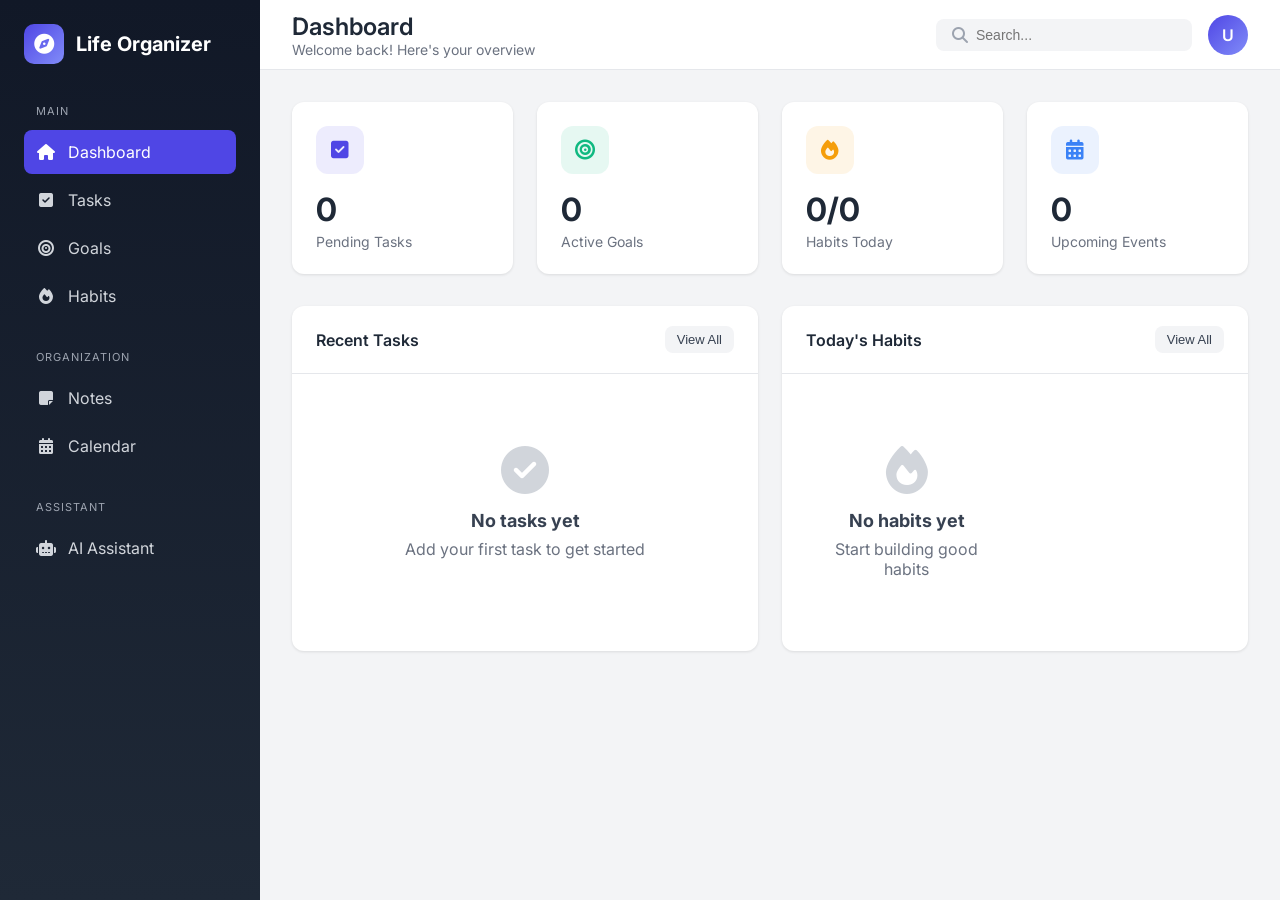
==== templates/index.html @ 3518c792 "Add Life Organizer Dashboard and Assistant A comprehensive Flask-based life organization application" ====
<!DOCTYPE html>
<html lang="en">
<head>
    <meta charset="UTF-8">
    <meta name="viewport" content="width=device-width, initial-scale=1.0">
    <title>Life Organizer Dashboard</title>
    <link href="https://fonts.googleapis.com/css2?family=Inter:wght@300;400;500;600;700&display=swap" rel="stylesheet">
    <link rel="stylesheet" href="https://cdnjs.cloudflare.com/ajax/libs/font-awesome/6.4.0/css/all.min.css">
    <style>
        * {
            margin: 0;
            padding: 0;
            box-sizing: border-box;
        }

        :root {
            --primary: #4F46E5;
            --primary-light: #818CF8;
            --primary-dark: #3730A3;
            --success: #10B981;
            --warning: #F59E0B;
            --danger: #EF4444;
            --info: #3B82F6;
            --gray-50: #F9FAFB;
            --gray-100: #F3F4F6;
            --gray-200: #E5E7EB;
            --gray-300: #D1D5DB;
            --gray-400: #9CA3AF;
            --gray-500: #6B7280;
            --gray-600: #4B5563;
            --gray-700: #374151;
            --gray-800: #1F2937;
            --gray-900: #111827;
            --sidebar-width: 260px;
            --header-height: 70px;
        }

        body {
            font-family: 'Inter', -apple-system, BlinkMacSystemFont, sans-serif;
            background: var(--gray-100);
            color: var(--gray-800);
            min-height: 100vh;
        }

        /* Sidebar */
        .sidebar {
            position: fixed;
            left: 0;
            top: 0;
            bottom: 0;
            width: var(--sidebar-width);
            background: linear-gradient(180deg, var(--gray-900) 0%, var(--gray-800) 100%);
            color: white;
            padding: 24px;
            z-index: 100;
            overflow-y: auto;
        }

        .logo {
            display: flex;
            align-items: center;
            gap: 12px;
            margin-bottom: 40px;
        }

        .logo-icon {
            width: 40px;
            height: 40px;
            background: linear-gradient(135deg, var(--primary) 0%, var(--primary-light) 100%);
            border-radius: 10px;
            display: flex;
            align-items: center;
            justify-content: center;
            font-size: 20px;
        }

        .logo-text {
            font-size: 20px;
            font-weight: 700;
        }

        .nav-section {
            margin-bottom: 32px;
        }

        .nav-label {
            font-size: 11px;
            text-transform: uppercase;
            letter-spacing: 1px;
            color: var(--gray-400);
            margin-bottom: 12px;
            padding-left: 12px;
        }

        .nav-item {
            display: flex;
            align-items: center;
            gap: 12px;
            padding: 12px;
            border-radius: 8px;
            cursor: pointer;
            transition: all 0.2s;
            margin-bottom: 4px;
            color: var(--gray-300);
        }

        .nav-item:hover {
            background: rgba(255, 255, 255, 0.1);
            color: white;
        }

        .nav-item.active {
            background: var(--primary);
            color: white;
        }

        .nav-item i {
            width: 20px;
            text-align: center;
        }

        /* Main Content */
        .main-content {
            margin-left: var(--sidebar-width);
            min-height: 100vh;
        }

        /* Header */
        .header {
            background: white;
            height: var(--header-height);
            padding: 0 32px;
            display: flex;
            align-items: center;
            justify-content: space-between;
            border-bottom: 1px solid var(--gray-200);
            position: sticky;
            top: 0;
            z-index: 50;
        }

        .header-title h1 {
            font-size: 24px;
            font-weight: 600;
        }

        .header-title p {
            font-size: 14px;
            color: var(--gray-500);
        }

        .header-actions {
            display: flex;
            align-items: center;
            gap: 16px;
        }

        .search-box {
            display: flex;
            align-items: center;
            background: var(--gray-100);
            border-radius: 8px;
            padding: 8px 16px;
            gap: 8px;
        }

        .search-box input {
            border: none;
            background: none;
            outline: none;
            width: 200px;
            font-size: 14px;
        }

        .search-box i {
            color: var(--gray-400);
        }

        .user-avatar {
            width: 40px;
            height: 40px;
            border-radius: 50%;
            background: linear-gradient(135deg, var(--primary) 0%, var(--primary-light) 100%);
            display: flex;
            align-items: center;
            justify-content: center;
            color: white;
            font-weight: 600;
            cursor: pointer;
        }

        /* Page Content */
        .page-content {
            padding: 32px;
        }

        /* Page sections */
        .page {
            display: none;
        }

        .page.active {
            display: block;
        }

        /* Stats Grid */
        .stats-grid {
            display: grid;
            grid-template-columns: repeat(4, 1fr);
            gap: 24px;
            margin-bottom: 32px;
        }

        .stat-card {
            background: white;
            border-radius: 12px;
            padding: 24px;
            box-shadow: 0 1px 3px rgba(0, 0, 0, 0.1);
        }

        .stat-card-header {
            display: flex;
            align-items: center;
            justify-content: space-between;
            margin-bottom: 16px;
        }

        .stat-icon {
            width: 48px;
            height: 48px;
            border-radius: 12px;
            display: flex;
            align-items: center;
            justify-content: center;
            font-size: 20px;
        }

        .stat-icon.tasks { background: rgba(79, 70, 229, 0.1); color: var(--primary); }
        .stat-icon.goals { background: rgba(16, 185, 129, 0.1); color: var(--success); }
        .stat-icon.habits { background: rgba(245, 158, 11, 0.1); color: var(--warning); }
        .stat-icon.events { background: rgba(59, 130, 246, 0.1); color: var(--info); }

        .stat-value {
            font-size: 32px;
            font-weight: 700;
            margin-bottom: 4px;
        }

        .stat-label {
            color: var(--gray-500);
            font-size: 14px;
        }

        /* Cards Grid */
        .cards-grid {
            display: grid;
            grid-template-columns: repeat(2, 1fr);
            gap: 24px;
        }

        .card {
            background: white;
            border-radius: 12px;
            box-shadow: 0 1px 3px rgba(0, 0, 0, 0.1);
            overflow: hidden;
        }

        .card-header {
            padding: 20px 24px;
            border-bottom: 1px solid var(--gray-200);
            display: flex;
            align-items: center;
            justify-content: space-between;
        }

        .card-title {
            font-size: 16px;
            font-weight: 600;
        }

        .card-body {
            padding: 24px;
        }

        .card-footer {
            padding: 16px 24px;
            border-top: 1px solid var(--gray-200);
            background: var(--gray-50);
        }

        /* Buttons */
        .btn {
            display: inline-flex;
            align-items: center;
            gap: 8px;
            padding: 10px 20px;
            border-radius: 8px;
            font-size: 14px;
            font-weight: 500;
            cursor: pointer;
            border: none;
            transition: all 0.2s;
        }

        .btn-primary {
            background: var(--primary);
            color: white;
        }

        .btn-primary:hover {
            background: var(--primary-dark);
        }

        .btn-secondary {
            background: var(--gray-100);
            color: var(--gray-700);
        }

        .btn-secondary:hover {
            background: var(--gray-200);
        }

        .btn-sm {
            padding: 6px 12px;
            font-size: 13px;
        }

        .btn-icon {
            width: 36px;
            height: 36px;
            padding: 0;
            display: flex;
            align-items: center;
            justify-content: center;
            border-radius: 8px;
            background: var(--gray-100);
            color: var(--gray-600);
            border: none;
            cursor: pointer;
            transition: all 0.2s;
        }

        .btn-icon:hover {
            background: var(--gray-200);
        }

        /* Task List */
        .task-list {
            list-style: none;
        }

        .task-item {
            display: flex;
            align-items: center;
            gap: 12px;
            padding: 16px 0;
            border-bottom: 1px solid var(--gray-100);
        }

        .task-item:last-child {
            border-bottom: none;
        }

        .task-checkbox {
            width: 22px;
            height: 22px;
            border: 2px solid var(--gray-300);
            border-radius: 6px;
            cursor: pointer;
            display: flex;
            align-items: center;
            justify-content: center;
            transition: all 0.2s;
            flex-shrink: 0;
        }

        .task-checkbox:hover {
            border-color: var(--primary);
        }

        .task-checkbox.checked {
            background: var(--primary);
            border-color: var(--primary);
            color: white;
        }

        .task-content {
            flex: 1;
        }

        .task-title {
            font-weight: 500;
            margin-bottom: 4px;
        }

        .task-title.completed {
            text-decoration: line-through;
            color: var(--gray-400);
        }

        .task-meta {
            font-size: 13px;
            color: var(--gray-500);
            display: flex;
            align-items: center;
            gap: 12px;
        }

        .priority-badge {
            padding: 2px 8px;
            border-radius: 4px;
            font-size: 11px;
            font-weight: 600;
            text-transform: uppercase;
        }

        .priority-low { background: var(--gray-100); color: var(--gray-600); }
        .priority-medium { background: rgba(59, 130, 246, 0.1); color: var(--info); }
        .priority-high { background: rgba(245, 158, 11, 0.1); color: var(--warning); }
        .priority-urgent { background: rgba(239, 68, 68, 0.1); color: var(--danger); }

        /* Goals */
        .goal-item {
            padding: 16px 0;
            border-bottom: 1px solid var(--gray-100);
        }

        .goal-item:last-child {
            border-bottom: none;
        }

        .goal-header {
            display: flex;
            align-items: center;
            justify-content: space-between;
            margin-bottom: 12px;
        }

        .goal-title {
            font-weight: 500;
        }

        .goal-progress-bar {
            height: 8px;
            background: var(--gray-200);
            border-radius: 4px;
            overflow: hidden;
        }

        .goal-progress-fill {
            height: 100%;
            background: linear-gradient(90deg, var(--primary) 0%, var(--primary-light) 100%);
            border-radius: 4px;
            transition: width 0.3s;
        }

        /* Habits */
        .habit-grid {
            display: grid;
            grid-template-columns: repeat(2, 1fr);
            gap: 16px;
        }

        .habit-card {
            display: flex;
            align-items: center;
            gap: 12px;
            padding: 16px;
            background: var(--gray-50);
            border-radius: 10px;
            cursor: pointer;
            transition: all 0.2s;
            border: 2px solid transparent;
        }

        .habit-card:hover {
            background: var(--gray-100);
        }

        .habit-card.completed {
            border-color: var(--success);
            background: rgba(16, 185, 129, 0.05);
        }

        .habit-icon {
            width: 44px;
            height: 44px;
            border-radius: 10px;
            display: flex;
            align-items: center;
            justify-content: center;
            font-size: 20px;
        }

        .habit-info {
            flex: 1;
        }

        .habit-name {
            font-weight: 500;
            margin-bottom: 4px;
        }

        .habit-streak {
            font-size: 13px;
            color: var(--gray-500);
        }

        .habit-check {
            width: 28px;
            height: 28px;
            border-radius: 50%;
            border: 2px solid var(--gray-300);
            display: flex;
            align-items: center;
            justify-content: center;
            transition: all 0.2s;
        }

        .habit-card.completed .habit-check {
            background: var(--success);
            border-color: var(--success);
            color: white;
        }

        /* Notes */
        .notes-grid {
            display: grid;
            grid-template-columns: repeat(auto-fill, minmax(280px, 1fr));
            gap: 16px;
        }

        .note-card {
            background: white;
            border-radius: 12px;
            padding: 20px;
            box-shadow: 0 1px 3px rgba(0, 0, 0, 0.1);
            cursor: pointer;
            transition: all 0.2s;
            border-left: 4px solid var(--primary);
        }

        .note-card:hover {
            transform: translateY(-2px);
            box-shadow: 0 4px 12px rgba(0, 0, 0, 0.15);
        }

        .note-title {
            font-weight: 600;
            margin-bottom: 8px;
        }

        .note-content {
            color: var(--gray-600);
            font-size: 14px;
            line-height: 1.5;
            display: -webkit-box;
            -webkit-line-clamp: 3;
            -webkit-box-orient: vertical;
            overflow: hidden;
        }

        .note-meta {
            margin-top: 16px;
            font-size: 12px;
            color: var(--gray-400);
        }

        /* Calendar */
        .calendar-header {
            display: flex;
            align-items: center;
            justify-content: space-between;
            margin-bottom: 24px;
        }

        .calendar-nav {
            display: flex;
            align-items: center;
            gap: 16px;
        }

        .calendar-month {
            font-size: 20px;
            font-weight: 600;
        }

        .calendar-grid {
            display: grid;
            grid-template-columns: repeat(7, 1fr);
            gap: 8px;
        }

        .calendar-day-header {
            text-align: center;
            font-size: 12px;
            font-weight: 600;
            color: var(--gray-500);
            padding: 8px;
        }

        .calendar-day {
            aspect-ratio: 1;
            display: flex;
            flex-direction: column;
            align-items: center;
            justify-content: center;
            border-radius: 8px;
            cursor: pointer;
            transition: all 0.2s;
            font-size: 14px;
            position: relative;
        }

        .calendar-day:hover {
            background: var(--gray-100);
        }

        .calendar-day.today {
            background: var(--primary);
            color: white;
        }

        .calendar-day.has-event::after {
            content: '';
            position: absolute;
            bottom: 4px;
            width: 6px;
            height: 6px;
            border-radius: 50%;
            background: var(--primary);
        }

        .calendar-day.today.has-event::after {
            background: white;
        }

        .event-list {
            margin-top: 24px;
        }

        .event-item {
            display: flex;
            align-items: center;
            gap: 16px;
            padding: 16px;
            background: var(--gray-50);
            border-radius: 10px;
            margin-bottom: 12px;
            border-left: 4px solid var(--primary);
        }

        .event-time {
            text-align: center;
            min-width: 60px;
        }

        .event-time-hour {
            font-size: 18px;
            font-weight: 600;
        }

        .event-time-period {
            font-size: 12px;
            color: var(--gray-500);
        }

        .event-details {
            flex: 1;
        }

        .event-title {
            font-weight: 500;
            margin-bottom: 4px;
        }

        .event-location {
            font-size: 13px;
            color: var(--gray-500);
        }

        /* Chat Assistant */
        .chat-container {
            height: calc(100vh - var(--header-height) - 64px);
            display: flex;
            flex-direction: column;
        }

        .chat-messages {
            flex: 1;
            overflow-y: auto;
            padding: 24px;
        }

        .message {
            display: flex;
            gap: 12px;
            margin-bottom: 24px;
            max-width: 80%;
        }

        .message.user {
            margin-left: auto;
            flex-direction: row-reverse;
        }

        .message-avatar {
            width: 36px;
            height: 36px;
            border-radius: 50%;
            display: flex;
            align-items: center;
            justify-content: center;
            font-size: 14px;
            flex-shrink: 0;
        }

        .message.assistant .message-avatar {
            background: linear-gradient(135deg, var(--primary) 0%, var(--primary-light) 100%);
            color: white;
        }

        .message.user .message-avatar {
            background: var(--gray-300);
            color: white;
        }

        .message-content {
            padding: 12px 16px;
            border-radius: 12px;
            line-height: 1.5;
        }

        .message.assistant .message-content {
            background: var(--gray-100);
        }

        .message.user .message-content {
            background: var(--primary);
            color: white;
        }

        .chat-input-container {
            padding: 24px;
            border-top: 1px solid var(--gray-200);
            background: white;
        }

        .chat-input-wrapper {
            display: flex;
            gap: 12px;
            align-items: center;
        }

        .chat-input {
            flex: 1;
            padding: 14px 20px;
            border: 2px solid var(--gray-200);
            border-radius: 12px;
            font-size: 14px;
            outline: none;
            transition: border-color 0.2s;
        }

        .chat-input:focus {
            border-color: var(--primary);
        }

        .chat-send-btn {
            width: 48px;
            height: 48px;
            border-radius: 12px;
            background: var(--primary);
            color: white;
            border: none;
            cursor: pointer;
            display: flex;
            align-items: center;
            justify-content: center;
            font-size: 18px;
            transition: all 0.2s;
        }

        .chat-send-btn:hover {
            background: var(--primary-dark);
        }

        /* Modal */
        .modal-overlay {
            position: fixed;
            top: 0;
            left: 0;
            right: 0;
            bottom: 0;
            background: rgba(0, 0, 0, 0.5);
            display: flex;
            align-items: center;
            justify-content: center;
            z-index: 1000;
            opacity: 0;
            visibility: hidden;
            transition: all 0.2s;
        }

        .modal-overlay.active {
            opacity: 1;
            visibility: visible;
        }

        .modal {
            background: white;
            border-radius: 16px;
            width: 100%;
            max-width: 500px;
            max-height: 90vh;
            overflow-y: auto;
            transform: translateY(-20px);
            transition: transform 0.2s;
        }

        .modal-overlay.active .modal {
            transform: translateY(0);
        }

        .modal-header {
            padding: 24px;
            border-bottom: 1px solid var(--gray-200);
            display: flex;
            align-items: center;
            justify-content: space-between;
        }

        .modal-title {
            font-size: 18px;
            font-weight: 600;
        }

        .modal-close {
            width: 32px;
            height: 32px;
            border-radius: 8px;
            border: none;
            background: var(--gray-100);
            cursor: pointer;
            display: flex;
            align-items: center;
            justify-content: center;
            color: var(--gray-500);
        }

        .modal-body {
            padding: 24px;
        }

        .modal-footer {
            padding: 16px 24px;
            border-top: 1px solid var(--gray-200);
            display: flex;
            justify-content: flex-end;
            gap: 12px;
        }

        /* Form Elements */
        .form-group {
            margin-bottom: 20px;
        }

        .form-label {
            display: block;
            font-size: 14px;
            font-weight: 500;
            margin-bottom: 8px;
            color: var(--gray-700);
        }

        .form-input, .form-select, .form-textarea {
            width: 100%;
            padding: 12px 16px;
            border: 2px solid var(--gray-200);
            border-radius: 8px;
            font-size: 14px;
            outline: none;
            transition: border-color 0.2s;
            font-family: inherit;
        }

        .form-input:focus, .form-select:focus, .form-textarea:focus {
            border-color: var(--primary);
        }

        .form-textarea {
            resize: vertical;
            min-height: 100px;
        }

        /* Empty State */
        .empty-state {
            text-align: center;
            padding: 48px 24px;
            color: var(--gray-500);
        }

        .empty-state i {
            font-size: 48px;
            margin-bottom: 16px;
            color: var(--gray-300);
        }

        .empty-state h3 {
            font-size: 18px;
            color: var(--gray-700);
            margin-bottom: 8px;
        }

        /* Responsive */
        @media (max-width: 1200px) {
            .stats-grid {
                grid-template-columns: repeat(2, 1fr);
            }
        }

        @media (max-width: 768px) {
            .sidebar {
                transform: translateX(-100%);
            }

            .main-content {
                margin-left: 0;
            }

            .stats-grid {
                grid-template-columns: 1fr;
            }

            .cards-grid {
                grid-template-columns: 1fr;
            }
        }

        /* Animations */
        @keyframes fadeIn {
            from { opacity: 0; transform: translateY(10px); }
            to { opacity: 1; transform: translateY(0); }
        }

        .animate-fade-in {
            animation: fadeIn 0.3s ease-out;
        }

        /* Scrollbar */
        ::-webkit-scrollbar {
            width: 8px;
        }

        ::-webkit-scrollbar-track {
            background: var(--gray-100);
        }

        ::-webkit-scrollbar-thumb {
            background: var(--gray-300);
            border-radius: 4px;
        }

        ::-webkit-scrollbar-thumb:hover {
            background: var(--gray-400);
        }
    </style>
</head>
<body>
    <!-- Sidebar -->
    <aside class="sidebar">
        <div class="logo">
            <div class="logo-icon">
                <i class="fas fa-compass"></i>
            </div>
            <span class="logo-text">Life Organizer</span>
        </div>

        <nav class="nav-section">
            <div class="nav-label">Main</div>
            <div class="nav-item active" data-page="dashboard">
                <i class="fas fa-home"></i>
                <span>Dashboard</span>
            </div>
            <div class="nav-item" data-page="tasks">
                <i class="fas fa-check-square"></i>
                <span>Tasks</span>
            </div>
            <div class="nav-item" data-page="goals">
                <i class="fas fa-bullseye"></i>
                <span>Goals</span>
            </div>
            <div class="nav-item" data-page="habits">
                <i class="fas fa-fire"></i>
                <span>Habits</span>
            </div>
        </nav>

        <nav class="nav-section">
            <div class="nav-label">Organization</div>
            <div class="nav-item" data-page="notes">
                <i class="fas fa-sticky-note"></i>
                <span>Notes</span>
            </div>
            <div class="nav-item" data-page="calendar">
                <i class="fas fa-calendar-alt"></i>
                <span>Calendar</span>
            </div>
        </nav>

        <nav class="nav-section">
            <div class="nav-label">Assistant</div>
            <div class="nav-item" data-page="assistant">
                <i class="fas fa-robot"></i>
                <span>AI Assistant</span>
            </div>
        </nav>
    </aside>

    <!-- Main Content -->
    <main class="main-content">
        <!-- Header -->
        <header class="header">
            <div class="header-title">
                <h1 id="page-title">Dashboard</h1>
                <p id="page-subtitle">Welcome back! Here's your overview</p>
            </div>
            <div class="header-actions">
                <div class="search-box">
                    <i class="fas fa-search"></i>
                    <input type="text" placeholder="Search...">
                </div>
                <div class="user-avatar">U</div>
            </div>
        </header>

        <!-- Page Content -->
        <div class="page-content">
            <!-- Dashboard Page -->
            <div class="page active" id="page-dashboard">
                <div class="stats-grid">
                    <div class="stat-card">
                        <div class="stat-card-header">
                            <div class="stat-icon tasks">
                                <i class="fas fa-check-square"></i>
                            </div>
                        </div>
                        <div class="stat-value" id="stat-tasks">0</div>
                        <div class="stat-label">Pending Tasks</div>
                    </div>
                    <div class="stat-card">
                        <div class="stat-card-header">
                            <div class="stat-icon goals">
                                <i class="fas fa-bullseye"></i>
                            </div>
                        </div>
                        <div class="stat-value" id="stat-goals">0</div>
                        <div class="stat-label">Active Goals</div>
                    </div>
                    <div class="stat-card">
                        <div class="stat-card-header">
                            <div class="stat-icon habits">
                                <i class="fas fa-fire"></i>
                            </div>
                        </div>
                        <div class="stat-value" id="stat-habits">0/0</div>
                        <div class="stat-label">Habits Today</div>
                    </div>
                    <div class="stat-card">
                        <div class="stat-card-header">
                            <div class="stat-icon events">
                                <i class="fas fa-calendar-alt"></i>
                            </div>
                        </div>
                        <div class="stat-value" id="stat-events">0</div>
                        <div class="stat-label">Upcoming Events</div>
                    </div>
                </div>

                <div class="cards-grid">
                    <div class="card">
                        <div class="card-header">
                            <h3 class="card-title">Recent Tasks</h3>
                            <button class="btn btn-sm btn-secondary" onclick="showPage('tasks')">View All</button>
                        </div>
                        <div class="card-body">
                            <ul class="task-list" id="dashboard-tasks">
                                <div class="empty-state">
                                    <i class="fas fa-check-circle"></i>
                                    <h3>No tasks yet</h3>
                                    <p>Add your first task to get started</p>
                                </div>
                            </ul>
                        </div>
                    </div>

                    <div class="card">
                        <div class="card-header">
                            <h3 class="card-title">Today's Habits</h3>
                            <button class="btn btn-sm btn-secondary" onclick="showPage('habits')">View All</button>
                        </div>
                        <div class="card-body">
                            <div class="habit-grid" id="dashboard-habits">
                                <div class="empty-state">
                                    <i class="fas fa-fire"></i>
                                    <h3>No habits yet</h3>
                                    <p>Start building good habits</p>
                                </div>
                            </div>
                        </div>
                    </div>
                </div>
            </div>

            <!-- Tasks Page -->
            <div class="page" id="page-tasks">
                <div class="card">
                    <div class="card-header">
                        <h3 class="card-title">All Tasks</h3>
                        <button class="btn btn-primary" onclick="openModal('task')">
                            <i class="fas fa-plus"></i> Add Task
                        </button>
                    </div>
                    <div class="card-body">
                        <ul class="task-list" id="tasks-list">
                            <div class="empty-state">
                                <i class="fas fa-check-circle"></i>
                                <h3>No tasks yet</h3>
                                <p>Add your first task to get started</p>
                            </div>
                        </ul>
                    </div>
                </div>
            </div>

            <!-- Goals Page -->
            <div class="page" id="page-goals">
                <div class="card">
                    <div class="card-header">
                        <h3 class="card-title">Your Goals</h3>
                        <button class="btn btn-primary" onclick="openModal('goal')">
                            <i class="fas fa-plus"></i> Add Goal
                        </button>
                    </div>
                    <div class="card-body">
                        <div id="goals-list">
                            <div class="empty-state">
                                <i class="fas fa-bullseye"></i>
                                <h3>No goals yet</h3>
                                <p>Set your first goal to track your progress</p>
                            </div>
                        </div>
                    </div>
                </div>
            </div>

            <!-- Habits Page -->
            <div class="page" id="page-habits">
                <div class="card">
                    <div class="card-header">
                        <h3 class="card-title">Your Habits</h3>
                        <button class="btn btn-primary" onclick="openModal('habit')">
                            <i class="fas fa-plus"></i> Add Habit
                        </button>
                    </div>
                    <div class="card-body">
                        <div class="habit-grid" id="habits-list">
                            <div class="empty-state" style="grid-column: 1 / -1;">
                                <i class="fas fa-fire"></i>
                                <h3>No habits yet</h3>
                                <p>Start building good habits today</p>
                            </div>
                        </div>
                    </div>
                </div>
            </div>

            <!-- Notes Page -->
            <div class="page" id="page-notes">
                <div class="card">
                    <div class="card-header">
                        <h3 class="card-title">Your Notes</h3>
                        <button class="btn btn-primary" onclick="openModal('note')">
                            <i class="fas fa-plus"></i> Add Note
                        </button>
                    </div>
                    <div class="card-body">
                        <div class="notes-grid" id="notes-list">
                            <div class="empty-state" style="grid-column: 1 / -1;">
                                <i class="fas fa-sticky-note"></i>
                                <h3>No notes yet</h3>
                                <p>Capture your thoughts and ideas</p>
                            </div>
                        </div>
                    </div>
                </div>
            </div>

            <!-- Calendar Page -->
            <div class="page" id="page-calendar">
                <div class="card">
                    <div class="card-header">
                        <h3 class="card-title">Calendar</h3>
                        <button class="btn btn-primary" onclick="openModal('event')">
                            <i class="fas fa-plus"></i> Add Event
                        </button>
                    </div>
                    <div class="card-body">
                        <div class="calendar-header">
                            <div class="calendar-nav">
                                <button class="btn-icon" onclick="changeMonth(-1)">
                                    <i class="fas fa-chevron-left"></i>
                                </button>
                                <span class="calendar-month" id="calendar-month">January 2026</span>
                                <button class="btn-icon" onclick="changeMonth(1)">
                                    <i class="fas fa-chevron-right"></i>
                                </button>
                            </div>
                            <button class="btn btn-secondary" onclick="goToToday()">Today</button>
                        </div>
                        <div class="calendar-grid" id="calendar-grid">
                            <div class="calendar-day-header">Sun</div>
                            <div class="calendar-day-header">Mon</div>
                            <div class="calendar-day-header">Tue</div>
                            <div class="calendar-day-header">Wed</div>
                            <div class="calendar-day-header">Thu</div>
                            <div class="calendar-day-header">Fri</div>
                            <div class="calendar-day-header">Sat</div>
                        </div>
                        <div class="event-list" id="event-list">
                            <h4 style="margin-bottom: 16px; color: var(--gray-600);">Upcoming Events</h4>
                        </div>
                    </div>
                </div>
            </div>

            <!-- AI Assistant Page -->
            <div class="page" id="page-assistant">
                <div class="card chat-container">
                    <div class="chat-messages" id="chat-messages">
                        <div class="message assistant animate-fade-in">
                            <div class="message-avatar">
                                <i class="fas fa-robot"></i>
                            </div>
                            <div class="message-content">
                                Hello! I'm your Life Organizer Assistant. I can help you manage your tasks, track goals, build habits, and stay organized. What would you like to work on today?
                            </div>
                        </div>
                    </div>
                    <div class="chat-input-container">
                        <div class="chat-input-wrapper">
                            <input type="text" class="chat-input" id="chat-input" placeholder="Ask me anything..." onkeypress="handleChatKeypress(event)">
                            <button class="chat-send-btn" onclick="sendMessage()">
                                <i class="fas fa-paper-plane"></i>
                            </button>
                        </div>
                    </div>
                </div>
            </div>
        </div>
    </main>

    <!-- Task Modal -->
    <div class="modal-overlay" id="modal-task">
        <div class="modal">
            <div class="modal-header">
                <h3 class="modal-title">Add New Task</h3>
                <button class="modal-close" onclick="closeModal('task')">
                    <i class="fas fa-times"></i>
                </button>
            </div>
            <div class="modal-body">
                <form id="task-form">
                    <div class="form-group">
                        <label class="form-label">Title *</label>
                        <input type="text" class="form-input" id="task-title" required>
                    </div>
                    <div class="form-group">
                        <label class="form-label">Description</label>
                        <textarea class="form-textarea" id="task-description"></textarea>
                    </div>
                    <div class="form-group">
                        <label class="form-label">Priority</label>
                        <select class="form-select" id="task-priority">
                            <option value="low">Low</option>
                            <option value="medium" selected>Medium</option>
                            <option value="high">High</option>
                            <option value="urgent">Urgent</option>
                        </select>
                    </div>
                    <div class="form-group">
                        <label class="form-label">Due Date</label>
                        <input type="date" class="form-input" id="task-due-date">
                    </div>
                    <div class="form-group">
                        <label class="form-label">Category</label>
                        <input type="text" class="form-input" id="task-category" placeholder="e.g., Work, Personal, Health">
                    </div>
                </form>
            </div>
            <div class="modal-footer">
                <button class="btn btn-secondary" onclick="closeModal('task')">Cancel</button>
                <button class="btn btn-primary" onclick="saveTask()">Save Task</button>
            </div>
        </div>
    </div>

    <!-- Goal Modal -->
    <div class="modal-overlay" id="modal-goal">
        <div class="modal">
            <div class="modal-header">
                <h3 class="modal-title">Add New Goal</h3>
                <button class="modal-close" onclick="closeModal('goal')">
                    <i class="fas fa-times"></i>
                </button>
            </div>
            <div class="modal-body">
                <form id="goal-form">
                    <div class="form-group">
                        <label class="form-label">Goal Title *</label>
                        <input type="text" class="form-input" id="goal-title" required>
                    </div>
                    <div class="form-group">
                        <label class="form-label">Description</label>
                        <textarea class="form-textarea" id="goal-description"></textarea>
                    </div>
                    <div class="form-group">
                        <label class="form-label">Category</label>
                        <select class="form-select" id="goal-category">
                            <option value="personal">Personal</option>
                            <option value="career">Career</option>
                            <option value="health">Health</option>
                            <option value="finance">Finance</option>
                            <option value="education">Education</option>
                        </select>
                    </div>
                    <div class="form-group">
                        <label class="form-label">Target Date</label>
                        <input type="date" class="form-input" id="goal-target-date">
                    </div>
                </form>
            </div>
            <div class="modal-footer">
                <button class="btn btn-secondary" onclick="closeModal('goal')">Cancel</button>
                <button class="btn btn-primary" onclick="saveGoal()">Save Goal</button>
            </div>
        </div>
    </div>

    <!-- Habit Modal -->
    <div class="modal-overlay" id="modal-habit">
        <div class="modal">
            <div class="modal-header">
                <h3 class="modal-title">Add New Habit</h3>
                <button class="modal-close" onclick="closeModal('habit')">
                    <i class="fas fa-times"></i>
                </button>
            </div>
            <div class="modal-body">
                <form id="habit-form">
                    <div class="form-group">
                        <label class="form-label">Habit Name *</label>
                        <input type="text" class="form-input" id="habit-name" required>
                    </div>
                    <div class="form-group">
                        <label class="form-label">Description</label>
                        <textarea class="form-textarea" id="habit-description"></textarea>
                    </div>
                    <div class="form-group">
                        <label class="form-label">Icon</label>
                        <select class="form-select" id="habit-icon">
                            <option value="fas fa-running">Running</option>
                            <option value="fas fa-dumbbell">Exercise</option>
                            <option value="fas fa-book">Reading</option>
                            <option value="fas fa-water">Hydration</option>
                            <option value="fas fa-bed">Sleep</option>
                            <option value="fas fa-apple-alt">Nutrition</option>
                            <option value="fas fa-brain">Meditation</option>
                            <option value="fas fa-code">Coding</option>
                            <option value="fas fa-music">Music</option>
                            <option value="fas fa-pencil-alt">Writing</option>
                        </select>
                    </div>
                    <div class="form-group">
                        <label class="form-label">Color</label>
                        <input type="color" class="form-input" id="habit-color" value="#4F46E5" style="height: 50px;">
                    </div>
                </form>
            </div>
            <div class="modal-footer">
                <button class="btn btn-secondary" onclick="closeModal('habit')">Cancel</button>
                <button class="btn btn-primary" onclick="saveHabit()">Save Habit</button>
            </div>
        </div>
    </div>

    <!-- Note Modal -->
    <div class="modal-overlay" id="modal-note">
        <div class="modal">
            <div class="modal-header">
                <h3 class="modal-title">Add New Note</h3>
                <button class="modal-close" onclick="closeModal('note')">
                    <i class="fas fa-times"></i>
                </button>
            </div>
            <div class="modal-body">
                <form id="note-form">
                    <div class="form-group">
                        <label class="form-label">Title</label>
                        <input type="text" class="form-input" id="note-title">
                    </div>
                    <div class="form-group">
                        <label class="form-label">Content *</label>
                        <textarea class="form-textarea" id="note-content" required style="min-height: 150px;"></textarea>
                    </div>
                    <div class="form-group">
                        <label class="form-label">Category</label>
                        <input type="text" class="form-input" id="note-category" placeholder="e.g., Ideas, Work, Personal">
                    </div>
                </form>
            </div>
            <div class="modal-footer">
                <button class="btn btn-secondary" onclick="closeModal('note')">Cancel</button>
                <button class="btn btn-primary" onclick="saveNote()">Save Note</button>
            </div>
        </div>
    </div>

    <!-- Event Modal -->
    <div class="modal-overlay" id="modal-event">
        <div class="modal">
            <div class="modal-header">
                <h3 class="modal-title">Add New Event</h3>
                <button class="modal-close" onclick="closeModal('event')">
                    <i class="fas fa-times"></i>
                </button>
            </div>
            <div class="modal-body">
                <form id="event-form">
                    <div class="form-group">
                        <label class="form-label">Event Title *</label>
                        <input type="text" class="form-input" id="event-title" required>
                    </div>
                    <div class="form-group">
                        <label class="form-label">Description</label>
                        <textarea class="form-textarea" id="event-description"></textarea>
                    </div>
                    <div class="form-group">
                        <label class="form-label">Start Date & Time *</label>
                        <input type="datetime-local" class="form-input" id="event-start" required>
                    </div>
                    <div class="form-group">
                        <label class="form-label">End Date & Time</label>
                        <input type="datetime-local" class="form-input" id="event-end">
                    </div>
                    <div class="form-group">
                        <label class="form-label">Location</label>
                        <input type="text" class="form-input" id="event-location">
                    </div>
                </form>
            </div>
            <div class="modal-footer">
                <button class="btn btn-secondary" onclick="closeModal('event')">Cancel</button>
                <button class="btn btn-primary" onclick="saveEvent()">Save Event</button>
            </div>
        </div>
    </div>

    <script>
        // API Base URL
        const API_BASE = '';

        // Current state
        let currentMonth = new Date().getMonth();
        let currentYear = new Date().getFullYear();
        let events = [];

        // Page Navigation
        document.querySelectorAll('.nav-item').forEach(item => {
            item.addEventListener('click', () => {
                const page = item.dataset.page;
                showPage(page);
            });
        });

        function showPage(pageId) {
            // Update nav
            document.querySelectorAll('.nav-item').forEach(item => {
                item.classList.toggle('active', item.dataset.page === pageId);
            });

            // Update pages
            document.querySelectorAll('.page').forEach(page => {
                page.classList.toggle('active', page.id === `page-${pageId}`);
            });

            // Update header
            const titles = {
                dashboard: { title: 'Dashboard', subtitle: "Welcome back! Here's your overview" },
                tasks: { title: 'Tasks', subtitle: 'Manage your to-do list' },
                goals: { title: 'Goals', subtitle: 'Track your objectives' },
                habits: { title: 'Habits', subtitle: 'Build your daily routines' },
                notes: { title: 'Notes', subtitle: 'Capture your thoughts' },
                calendar: { title: 'Calendar', subtitle: 'Schedule your events' },
                assistant: { title: 'AI Assistant', subtitle: 'Get help organizing your life' }
            };

            document.getElementById('page-title').textContent = titles[pageId]?.title || 'Dashboard';
            document.getElementById('page-subtitle').textContent = titles[pageId]?.subtitle || '';
        }

        // Modal Functions
        function openModal(type) {
            document.getElementById(`modal-${type}`).classList.add('active');
        }

        function closeModal(type) {
            document.getElementById(`modal-${type}`).classList.remove('active');
            // Clear form
            document.getElementById(`${type}-form`)?.reset();
        }

        // Close modal when clicking outside
        document.querySelectorAll('.modal-overlay').forEach(overlay => {
            overlay.addEventListener('click', (e) => {
                if (e.target === overlay) {
                    overlay.classList.remove('active');
                }
            });
        });

        // API Functions
        async function fetchData(endpoint) {
            const response = await fetch(`${API_BASE}/api/${endpoint}`);
            return response.json();
        }

        async function postData(endpoint, data) {
            const response = await fetch(`${API_BASE}/api/${endpoint}`, {
                method: 'POST',
                headers: { 'Content-Type': 'application/json' },
                body: JSON.stringify(data)
            });
            return response.json();
        }

        async function putData(endpoint, data) {
            const response = await fetch(`${API_BASE}/api/${endpoint}`, {
                method: 'PUT',
                headers: { 'Content-Type': 'application/json' },
                body: JSON.stringify(data)
            });
            return response.json();
        }

        async function deleteData(endpoint) {
            await fetch(`${API_BASE}/api/${endpoint}`, { method: 'DELETE' });
        }

        // Load Dashboard Data
        async function loadDashboard() {
            try {
                const stats = await fetchData('dashboard/stats');
                document.getElementById('stat-tasks').textContent = stats.tasks.pending;
                document.getElementById('stat-goals').textContent = stats.goals.active;
                document.getElementById('stat-habits').textContent = `${stats.habits.completed_today}/${stats.habits.total}`;
                document.getElementById('stat-events').textContent = stats.events.upcoming;
            } catch (e) {
                console.error('Error loading dashboard stats:', e);
            }

            loadTasks();
            loadHabits();
        }

        // Tasks
        async function loadTasks() {
            try {
                const tasks = await fetchData('tasks');
                renderTasks(tasks, 'tasks-list');
                renderTasks(tasks.slice(0, 5), 'dashboard-tasks');
            } catch (e) {
                console.error('Error loading tasks:', e);
            }
        }

        function renderTasks(tasks, containerId) {
            const container = document.getElementById(containerId);
            if (tasks.length === 0) {
                container.innerHTML = `
                    <div class="empty-state">
                        <i class="fas fa-check-circle"></i>
                        <h3>No tasks yet</h3>
                        <p>Add your first task to get started</p>
                    </div>
                `;
                return;
            }

            container.innerHTML = tasks.map(task => `
                <li class="task-item">
                    <div class="task-checkbox ${task.completed ? 'checked' : ''}" onclick="toggleTask(${task.id}, ${!task.completed})">
                        ${task.completed ? '<i class="fas fa-check"></i>' : ''}
                    </div>
                    <div class="task-content">
                        <div class="task-title ${task.completed ? 'completed' : ''}">${task.title}</div>
                        <div class="task-meta">
                            <span class="priority-badge priority-${task.priority}">${task.priority}</span>
                            ${task.due_date ? `<span><i class="far fa-calendar"></i> ${new Date(task.due_date).toLocaleDateString()}</span>` : ''}
                            ${task.category ? `<span><i class="fas fa-tag"></i> ${task.category}</span>` : ''}
                        </div>
                    </div>
                    <button class="btn-icon" onclick="deleteTask(${task.id})">
                        <i class="fas fa-trash"></i>
                    </button>
                </li>
            `).join('');
        }

        async function saveTask() {
            const task = {
                title: document.getElementById('task-title').value,
                description: document.getElementById('task-description').value,
                priority: document.getElementById('task-priority').value,
                due_date: document.getElementById('task-due-date').value || null,
                category: document.getElementById('task-category').value
            };

            await postData('tasks', task);
            closeModal('task');
            loadTasks();
            loadDashboard();
        }

        async function toggleTask(id, completed) {
            await putData(`tasks/${id}`, { completed });
            loadTasks();
            loadDashboard();
        }

        async function deleteTask(id) {
            if (confirm('Are you sure you want to delete this task?')) {
                await deleteData(`tasks/${id}`);
                loadTasks();
                loadDashboard();
            }
        }

        // Goals
        async function loadGoals() {
            try {
                const goals = await fetchData('goals');
                renderGoals(goals);
            } catch (e) {
                console.error('Error loading goals:', e);
            }
        }

        function renderGoals(goals) {
            const container = document.getElementById('goals-list');
            if (goals.length === 0) {
                container.innerHTML = `
                    <div class="empty-state">
                        <i class="fas fa-bullseye"></i>
                        <h3>No goals yet</h3>
                        <p>Set your first goal to track your progress</p>
                    </div>
                `;
                return;
            }

            container.innerHTML = goals.map(goal => `
                <div class="goal-item">
                    <div class="goal-header">
                        <div>
                            <div class="goal-title">${goal.title}</div>
                            <div style="font-size: 13px; color: var(--gray-500);">
                                ${goal.category ? `<span style="text-transform: capitalize;">${goal.category}</span>` : ''}
                                ${goal.target_date ? ` - Target: ${new Date(goal.target_date).toLocaleDateString()}` : ''}
                            </div>
                        </div>
                        <div style="display: flex; gap: 8px; align-items: center;">
                            <span style="font-weight: 600; color: var(--primary);">${goal.progress}%</span>
                            <input type="range" min="0" max="100" value="${goal.progress}"
                                onchange="updateGoalProgress(${goal.id}, this.value)"
                                style="width: 100px;">
                            <button class="btn-icon" onclick="deleteGoal(${goal.id})">
                                <i class="fas fa-trash"></i>
                            </button>
                        </div>
                    </div>
                    <div class="goal-progress-bar">
                        <div class="goal-progress-fill" style="width: ${goal.progress}%"></div>
                    </div>
                </div>
            `).join('');
        }

        async function saveGoal() {
            const goal = {
                title: document.getElementById('goal-title').value,
                description: document.getElementById('goal-description').value,
                category: document.getElementById('goal-category').value,
                target_date: document.getElementById('goal-target-date').value || null
            };

            await postData('goals', goal);
            closeModal('goal');
            loadGoals();
            loadDashboard();
        }

        async function updateGoalProgress(id, progress) {
            await putData(`goals/${id}`, { progress: parseInt(progress) });
            loadGoals();
        }

        async function deleteGoal(id) {
            if (confirm('Are you sure you want to delete this goal?')) {
                await deleteData(`goals/${id}`);
                loadGoals();
                loadDashboard();
            }
        }

        // Habits
        async function loadHabits() {
            try {
                const habits = await fetchData('habits');
                renderHabits(habits, 'habits-list');
                renderHabits(habits.slice(0, 4), 'dashboard-habits');
            } catch (e) {
                console.error('Error loading habits:', e);
            }
        }

        function renderHabits(habits, containerId) {
            const container = document.getElementById(containerId);
            if (habits.length === 0) {
                container.innerHTML = `
                    <div class="empty-state" style="grid-column: 1 / -1;">
                        <i class="fas fa-fire"></i>
                        <h3>No habits yet</h3>
                        <p>Start building good habits today</p>
                    </div>
                `;
                return;
            }

            container.innerHTML = habits.map(habit => `
                <div class="habit-card ${habit.completed_today ? 'completed' : ''}" onclick="toggleHabit(${habit.id})">
                    <div class="habit-icon" style="background: ${habit.color}20; color: ${habit.color}">
                        <i class="${habit.icon || 'fas fa-star'}"></i>
                    </div>
                    <div class="habit-info">
                        <div class="habit-name">${habit.name}</div>
                        <div class="habit-streak">
                            <i class="fas fa-fire"></i> ${habit.streak} day streak
                        </div>
                    </div>
                    <div class="habit-check">
                        ${habit.completed_today ? '<i class="fas fa-check"></i>' : ''}
                    </div>
                </div>
            `).join('');
        }

        async function saveHabit() {
            const habit = {
                name: document.getElementById('habit-name').value,
                description: document.getElementById('habit-description').value,
                icon: document.getElementById('habit-icon').value,
                color: document.getElementById('habit-color').value
            };

            await postData('habits', habit);
            closeModal('habit');
            loadHabits();
            loadDashboard();
        }

        async function toggleHabit(id) {
            await postData(`habits/${id}/toggle`, {});
            loadHabits();
            loadDashboard();
        }

        // Notes
        async function loadNotes() {
            try {
                const notes = await fetchData('notes');
                renderNotes(notes);
            } catch (e) {
                console.error('Error loading notes:', e);
            }
        }

        function renderNotes(notes) {
            const container = document.getElementById('notes-list');
            if (notes.length === 0) {
                container.innerHTML = `
                    <div class="empty-state" style="grid-column: 1 / -1;">
                        <i class="fas fa-sticky-note"></i>
                        <h3>No notes yet</h3>
                        <p>Capture your thoughts and ideas</p>
                    </div>
                `;
                return;
            }

            container.innerHTML = notes.map(note => `
                <div class="note-card" onclick="viewNote(${note.id})">
                    <div class="note-title">${note.title || 'Untitled'}</div>
                    <div class="note-content">${note.content}</div>
                    <div class="note-meta">
                        ${note.category ? `<span><i class="fas fa-tag"></i> ${note.category}</span> - ` : ''}
                        ${new Date(note.updated_at).toLocaleDateString()}
                    </div>
                </div>
            `).join('');
        }

        async function saveNote() {
            const note = {
                title: document.getElementById('note-title').value,
                content: document.getElementById('note-content').value,
                category: document.getElementById('note-category').value
            };

            await postData('notes', note);
            closeModal('note');
            loadNotes();
        }

        function viewNote(id) {
            // TODO: Implement note viewing/editing
            console.log('View note:', id);
        }

        // Calendar
        async function loadEvents() {
            try {
                events = await fetchData('events');
                renderCalendar();
                renderEventList();
            } catch (e) {
                console.error('Error loading events:', e);
            }
        }

        function renderCalendar() {
            const grid = document.getElementById('calendar-grid');
            const today = new Date();
            const firstDay = new Date(currentYear, currentMonth, 1);
            const lastDay = new Date(currentYear, currentMonth + 1, 0);
            const daysInMonth = lastDay.getDate();
            const startingDay = firstDay.getDay();

            // Clear existing days (keep headers)
            grid.innerHTML = `
                <div class="calendar-day-header">Sun</div>
                <div class="calendar-day-header">Mon</div>
                <div class="calendar-day-header">Tue</div>
                <div class="calendar-day-header">Wed</div>
                <div class="calendar-day-header">Thu</div>
                <div class="calendar-day-header">Fri</div>
                <div class="calendar-day-header">Sat</div>
            `;

            // Add empty cells for days before first day of month
            for (let i = 0; i < startingDay; i++) {
                grid.innerHTML += '<div class="calendar-day"></div>';
            }

            // Add days
            for (let day = 1; day <= daysInMonth; day++) {
                const dateStr = `${currentYear}-${String(currentMonth + 1).padStart(2, '0')}-${String(day).padStart(2, '0')}`;
                const isToday = day === today.getDate() && currentMonth === today.getMonth() && currentYear === today.getFullYear();
                const hasEvent = events.some(e => e.start_datetime.startsWith(dateStr));

                grid.innerHTML += `
                    <div class="calendar-day ${isToday ? 'today' : ''} ${hasEvent ? 'has-event' : ''}" onclick="selectDate('${dateStr}')">
                        ${day}
                    </div>
                `;
            }

            // Update month display
            const monthNames = ['January', 'February', 'March', 'April', 'May', 'June',
                               'July', 'August', 'September', 'October', 'November', 'December'];
            document.getElementById('calendar-month').textContent = `${monthNames[currentMonth]} ${currentYear}`;
        }

        function renderEventList() {
            const container = document.getElementById('event-list');
            const upcomingEvents = events.filter(e => new Date(e.start_datetime) >= new Date())
                                         .slice(0, 5);

            if (upcomingEvents.length === 0) {
                container.innerHTML = `
                    <h4 style="margin-bottom: 16px; color: var(--gray-600);">Upcoming Events</h4>
                    <div class="empty-state">
                        <i class="fas fa-calendar-alt"></i>
                        <h3>No upcoming events</h3>
                        <p>Schedule your first event</p>
                    </div>
                `;
                return;
            }

            container.innerHTML = `
                <h4 style="margin-bottom: 16px; color: var(--gray-600);">Upcoming Events</h4>
                ${upcomingEvents.map(event => {
                    const date = new Date(event.start_datetime);
                    const hours = date.getHours();
                    const minutes = String(date.getMinutes()).padStart(2, '0');
                    const period = hours >= 12 ? 'PM' : 'AM';
                    const displayHours = hours % 12 || 12;

                    return `
                        <div class="event-item" style="border-left-color: ${event.color}">
                            <div class="event-time">
                                <div class="event-time-hour">${displayHours}:${minutes}</div>
                                <div class="event-time-period">${period}</div>
                            </div>
                            <div class="event-details">
                                <div class="event-title">${event.title}</div>
                                ${event.location ? `<div class="event-location"><i class="fas fa-map-marker-alt"></i> ${event.location}</div>` : ''}
                            </div>
                            <button class="btn-icon" onclick="deleteEvent(${event.id})">
                                <i class="fas fa-trash"></i>
                            </button>
                        </div>
                    `;
                }).join('')}
            `;
        }

        function changeMonth(delta) {
            currentMonth += delta;
            if (currentMonth > 11) {
                currentMonth = 0;
                currentYear++;
            } else if (currentMonth < 0) {
                currentMonth = 11;
                currentYear--;
            }
            renderCalendar();
        }

        function goToToday() {
            const today = new Date();
            currentMonth = today.getMonth();
            currentYear = today.getFullYear();
            renderCalendar();
        }

        function selectDate(dateStr) {
            document.getElementById('event-start').value = dateStr + 'T09:00';
            openModal('event');
        }

        async function saveEvent() {
            const event = {
                title: document.getElementById('event-title').value,
                description: document.getElementById('event-description').value,
                start_datetime: document.getElementById('event-start').value,
                end_datetime: document.getElementById('event-end').value || null,
                location: document.getElementById('event-location').value
            };

            await postData('events', event);
            closeModal('event');
            loadEvents();
            loadDashboard();
        }

        async function deleteEvent(id) {
            if (confirm('Are you sure you want to delete this event?')) {
                await deleteData(`events/${id}`);
                loadEvents();
                loadDashboard();
            }
        }

        // Chat Assistant
        async function sendMessage() {
            const input = document.getElementById('chat-input');
            const message = input.value.trim();
            if (!message) return;

            const messagesContainer = document.getElementById('chat-messages');

            // Add user message
            messagesContainer.innerHTML += `
                <div class="message user animate-fade-in">
                    <div class="message-avatar">U</div>
                    <div class="message-content">${escapeHtml(message)}</div>
                </div>
            `;

            input.value = '';
            messagesContainer.scrollTop = messagesContainer.scrollHeight;

            try {
                const response = await postData('chat', { message });

                // Add assistant message
                messagesContainer.innerHTML += `
                    <div class="message assistant animate-fade-in">
                        <div class="message-avatar">
                            <i class="fas fa-robot"></i>
                        </div>
                        <div class="message-content">${formatMessage(response.assistant_message.content)}</div>
                    </div>
                `;
            } catch (e) {
                messagesContainer.innerHTML += `
                    <div class="message assistant animate-fade-in">
                        <div class="message-avatar">
                            <i class="fas fa-robot"></i>
                        </div>
                        <div class="message-content">Sorry, I encountered an error. Please try again.</div>
                    </div>
                `;
            }

            messagesContainer.scrollTop = messagesContainer.scrollHeight;
        }

        function handleChatKeypress(event) {
            if (event.key === 'Enter' && !event.shiftKey) {
                event.preventDefault();
                sendMessage();
            }
        }

        function escapeHtml(text) {
            const div = document.createElement('div');
            div.textContent = text;
            return div.innerHTML;
        }

        function formatMessage(text) {
            return escapeHtml(text)
                .replace(/\n/g, '<br>')
                .replace(/\*\*(.*?)\*\*/g, '<strong>$1</strong>');
        }

        // Initialize
        document.addEventListener('DOMContentLoaded', () => {
            loadDashboard();
            loadGoals();
            loadNotes();
            loadEvents();
        });
    </script>
</body>
</html>
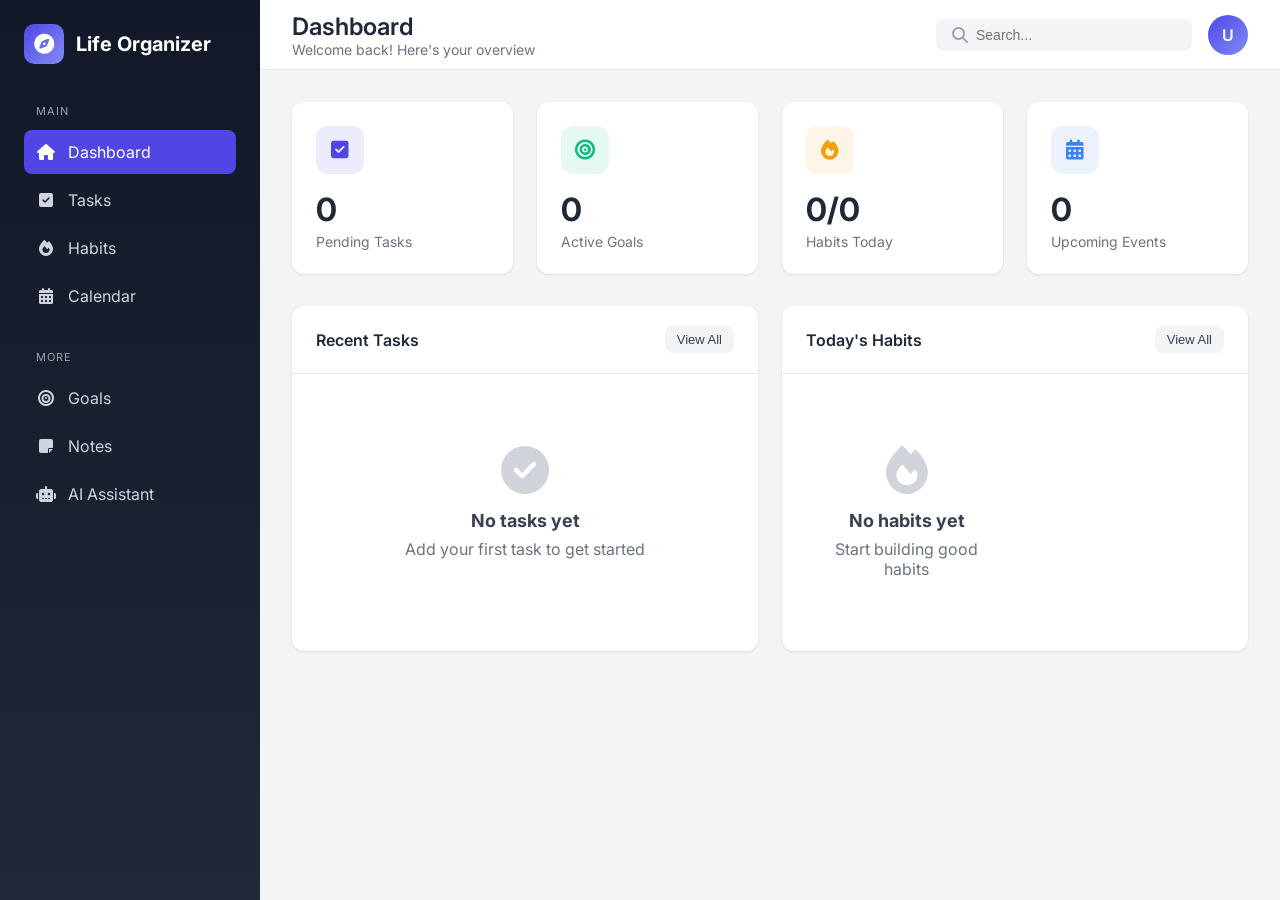
==== commit eee2892e: "Streamline mobile app navigation with bottom tab bar The dashboard sidebar was pushed off-screen on " ====
--- a/templates/index.html
+++ b/templates/index.html
@@ -912,6 +912,10 @@
             margin-bottom: 8px;
         }
 
+        /* Mobile bottom navigation (hidden on desktop) */
+        .bottom-nav { display: none; }
+        .bottom-nav-overlay { display: none; }
+
         /* Responsive */
         @media (max-width: 1200px) {
             .stats-grid {
@@ -934,6 +938,124 @@
 
             .cards-grid {
                 grid-template-columns: 1fr;
+            }
+
+            /* Tighten the header for small screens */
+            .header {
+                padding: 0 16px;
+            }
+
+            .search-box {
+                display: none;
+            }
+
+            /* Leave room for the bottom bar */
+            .page-content {
+                padding: 20px 16px calc(84px + env(safe-area-inset-bottom));
+            }
+
+            /* Bottom tab bar */
+            .bottom-nav {
+                display: flex;
+                position: fixed;
+                left: 0;
+                right: 0;
+                bottom: 0;
+                height: 64px;
+                background: white;
+                border-top: 1px solid var(--gray-200);
+                box-shadow: 0 -2px 12px rgba(0, 0, 0, 0.06);
+                padding-bottom: env(safe-area-inset-bottom);
+                z-index: 200;
+            }
+
+            .bottom-nav-item {
+                flex: 1;
+                display: flex;
+                flex-direction: column;
+                align-items: center;
+                justify-content: center;
+                gap: 4px;
+                background: none;
+                border: none;
+                color: var(--gray-500);
+                font-family: inherit;
+                font-size: 11px;
+                font-weight: 500;
+                cursor: pointer;
+                transition: color 0.2s;
+            }
+
+            .bottom-nav-item i {
+                font-size: 20px;
+            }
+
+            .bottom-nav-item.active {
+                color: var(--primary);
+            }
+
+            /* "More" sheet */
+            .bottom-nav-overlay {
+                display: block;
+                position: fixed;
+                inset: 0;
+                background: rgba(0, 0, 0, 0.45);
+                z-index: 300;
+                opacity: 0;
+                visibility: hidden;
+                transition: opacity 0.25s ease;
+            }
+
+            .bottom-nav-overlay.active {
+                opacity: 1;
+                visibility: visible;
+            }
+
+            .more-sheet {
+                position: fixed;
+                left: 0;
+                right: 0;
+                bottom: 0;
+                background: white;
+                border-radius: 20px 20px 0 0;
+                padding: 8px 16px calc(24px + env(safe-area-inset-bottom));
+                transform: translateY(100%);
+                transition: transform 0.25s ease-out;
+            }
+
+            .bottom-nav-overlay.active .more-sheet {
+                transform: translateY(0);
+            }
+
+            .more-sheet-handle {
+                width: 40px;
+                height: 4px;
+                background: var(--gray-300);
+                border-radius: 2px;
+                margin: 8px auto 16px;
+            }
+
+            .more-sheet-item {
+                display: flex;
+                align-items: center;
+                gap: 16px;
+                padding: 16px 12px;
+                border-radius: 10px;
+                color: var(--gray-700);
+                font-size: 16px;
+                font-weight: 500;
+                cursor: pointer;
+            }
+
+            .more-sheet-item:active {
+                background: var(--gray-100);
+            }
+
+            .more-sheet-item i {
+                width: 24px;
+                text-align: center;
+                font-size: 18px;
+                color: var(--primary);
             }
         }
 
@@ -986,30 +1108,26 @@
                 <i class="fas fa-check-square"></i>
                 <span>Tasks</span>
             </div>
+            <div class="nav-item" data-page="habits">
+                <i class="fas fa-fire"></i>
+                <span>Habits</span>
+            </div>
+            <div class="nav-item" data-page="calendar">
+                <i class="fas fa-calendar-alt"></i>
+                <span>Calendar</span>
+            </div>
+        </nav>
+
+        <nav class="nav-section">
+            <div class="nav-label">More</div>
             <div class="nav-item" data-page="goals">
                 <i class="fas fa-bullseye"></i>
                 <span>Goals</span>
             </div>
-            <div class="nav-item" data-page="habits">
-                <i class="fas fa-fire"></i>
-                <span>Habits</span>
-            </div>
-        </nav>
-
-        <nav class="nav-section">
-            <div class="nav-label">Organization</div>
             <div class="nav-item" data-page="notes">
                 <i class="fas fa-sticky-note"></i>
                 <span>Notes</span>
             </div>
-            <div class="nav-item" data-page="calendar">
-                <i class="fas fa-calendar-alt"></i>
-                <span>Calendar</span>
-            </div>
-        </nav>
-
-        <nav class="nav-section">
-            <div class="nav-label">Assistant</div>
             <div class="nav-item" data-page="assistant">
                 <i class="fas fa-robot"></i>
                 <span>AI Assistant</span>
@@ -1260,6 +1378,49 @@
         </div>
     </main>
 
+    <!-- Mobile Bottom Navigation -->
+    <nav class="bottom-nav">
+        <button class="bottom-nav-item active" data-page="dashboard">
+            <i class="fas fa-home"></i>
+            <span>Home</span>
+        </button>
+        <button class="bottom-nav-item" data-page="tasks">
+            <i class="fas fa-check-square"></i>
+            <span>Tasks</span>
+        </button>
+        <button class="bottom-nav-item" data-page="habits">
+            <i class="fas fa-fire"></i>
+            <span>Habits</span>
+        </button>
+        <button class="bottom-nav-item" data-page="calendar">
+            <i class="fas fa-calendar-alt"></i>
+            <span>Calendar</span>
+        </button>
+        <button class="bottom-nav-item" id="more-nav-btn">
+            <i class="fas fa-ellipsis-h"></i>
+            <span>More</span>
+        </button>
+    </nav>
+
+    <!-- Mobile "More" Sheet -->
+    <div class="bottom-nav-overlay" id="more-overlay">
+        <div class="more-sheet">
+            <div class="more-sheet-handle"></div>
+            <div class="more-sheet-item" data-page="goals">
+                <i class="fas fa-bullseye"></i>
+                <span>Goals</span>
+            </div>
+            <div class="more-sheet-item" data-page="notes">
+                <i class="fas fa-sticky-note"></i>
+                <span>Notes</span>
+            </div>
+            <div class="more-sheet-item" data-page="assistant">
+                <i class="fas fa-robot"></i>
+                <span>AI Assistant</span>
+            </div>
+        </div>
+    </div>
+
     <!-- Task Modal -->
     <div class="modal-overlay" id="modal-task">
         <div class="modal">
@@ -1475,19 +1636,46 @@
         let currentYear = new Date().getFullYear();
         let events = [];
 
-        // Page Navigation
-        document.querySelectorAll('.nav-item').forEach(item => {
+        // Pages reachable from the "More" sheet on mobile
+        const moreNavPages = ['goals', 'notes', 'assistant'];
+
+        // Page Navigation (sidebar + bottom bar + more sheet)
+        document.querySelectorAll('.nav-item, .bottom-nav-item[data-page], .more-sheet-item').forEach(item => {
             item.addEventListener('click', () => {
-                const page = item.dataset.page;
-                showPage(page);
+                showPage(item.dataset.page);
+                closeMoreSheet();
             });
         });
 
+        // "More" sheet toggle
+        const moreOverlay = document.getElementById('more-overlay');
+        document.getElementById('more-nav-btn').addEventListener('click', () => {
+            moreOverlay.classList.add('active');
+        });
+        moreOverlay.addEventListener('click', (e) => {
+            if (e.target === moreOverlay) closeMoreSheet();
+        });
+
+        function closeMoreSheet() {
+            moreOverlay.classList.remove('active');
+        }
+
         function showPage(pageId) {
-            // Update nav
+            // Update sidebar nav
             document.querySelectorAll('.nav-item').forEach(item => {
                 item.classList.toggle('active', item.dataset.page === pageId);
             });
+
+            // Update bottom bar: highlight the matching tab, or "More" for overflow pages
+            document.querySelectorAll('.bottom-nav-item').forEach(item => {
+                item.classList.remove('active');
+            });
+            const directTab = document.querySelector(`.bottom-nav-item[data-page="${pageId}"]`);
+            if (directTab) {
+                directTab.classList.add('active');
+            } else if (moreNavPages.includes(pageId)) {
+                document.getElementById('more-nav-btn').classList.add('active');
+            }
 
             // Update pages
             document.querySelectorAll('.page').forEach(page => {
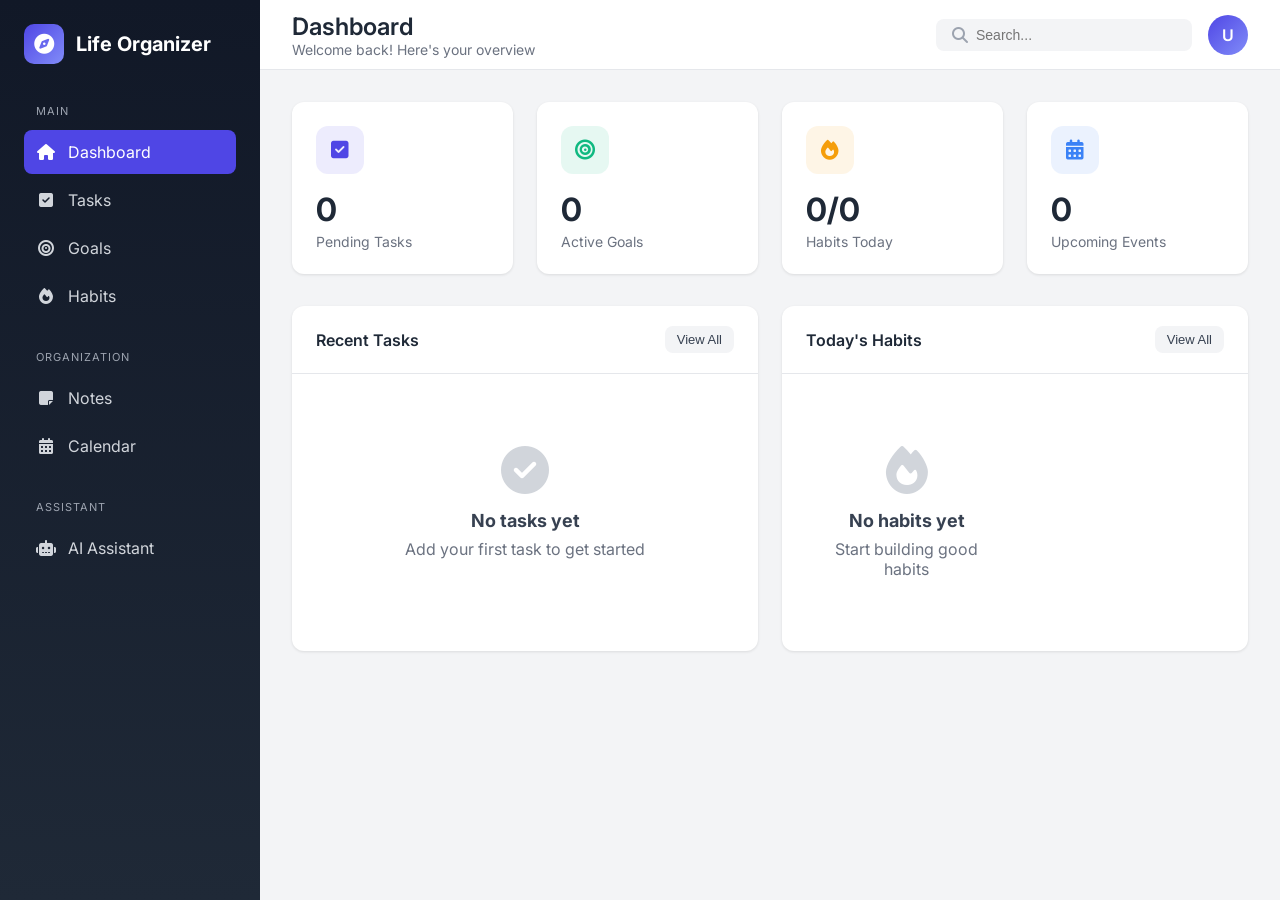
==== commit f51acef5: "Add PWA support and mobile-responsive design - Add manifest.json for PWA installation - Add service " ====
--- a/templates/index.html
+++ b/templates/index.html
@@ -2,8 +2,17 @@
 <html lang="en">
 <head>
     <meta charset="UTF-8">
-    <meta name="viewport" content="width=device-width, initial-scale=1.0">
-    <title>Life Organizer Dashboard</title>
+    <meta name="viewport" content="width=device-width, initial-scale=1.0, user-scalable=no, viewport-fit=cover">
+    <title>Life Organizer</title>
+
+    <!-- PWA Meta Tags -->
+    <meta name="apple-mobile-web-app-capable" content="yes">
+    <meta name="apple-mobile-web-app-status-bar-style" content="black-translucent">
+    <meta name="apple-mobile-web-app-title" content="Life Org">
+    <meta name="theme-color" content="#4F46E5">
+    <link rel="manifest" href="/static/manifest.json">
+    <link rel="apple-touch-icon" href="/static/icon-192.png">
+
     <link href="https://fonts.googleapis.com/css2?family=Inter:wght@300;400;500;600;700&display=swap" rel="stylesheet">
     <link rel="stylesheet" href="https://cdnjs.cloudflare.com/ajax/libs/font-awesome/6.4.0/css/all.min.css">
     <style>
@@ -912,10 +921,6 @@
             margin-bottom: 8px;
         }
 
-        /* Mobile bottom navigation (hidden on desktop) */
-        .bottom-nav { display: none; }
-        .bottom-nav-overlay { display: none; }
-
         /* Responsive */
         @media (max-width: 1200px) {
             .stats-grid {
@@ -925,137 +930,93 @@
 
         @media (max-width: 768px) {
             .sidebar {
-                transform: translateX(-100%);
-            }
-
-            .main-content {
-                margin-left: 0;
-            }
-
-            .stats-grid {
-                grid-template-columns: 1fr;
-            }
-
-            .cards-grid {
-                grid-template-columns: 1fr;
-            }
-
-            /* Tighten the header for small screens */
-            .header {
-                padding: 0 16px;
-            }
-
-            .search-box {
-                display: none;
-            }
-
-            /* Leave room for the bottom bar */
-            .page-content {
-                padding: 20px 16px calc(84px + env(safe-area-inset-bottom));
-            }
-
-            /* Bottom tab bar */
-            .bottom-nav {
-                display: flex;
                 position: fixed;
                 left: 0;
                 right: 0;
+                top: auto;
                 bottom: 0;
-                height: 64px;
-                background: white;
-                border-top: 1px solid var(--gray-200);
-                box-shadow: 0 -2px 12px rgba(0, 0, 0, 0.06);
+                width: 100%;
+                height: auto;
+                padding: 0;
                 padding-bottom: env(safe-area-inset-bottom);
-                z-index: 200;
-            }
-
-            .bottom-nav-item {
-                flex: 1;
+                transform: none;
+                z-index: 1000;
+                background: var(--gray-900);
+            }
+
+            .logo, .nav-label {
+                display: none;
+            }
+
+            .nav-section {
+                margin: 0;
                 display: flex;
+                justify-content: space-around;
+            }
+
+            .nav-item {
                 flex-direction: column;
-                align-items: center;
-                justify-content: center;
+                padding: 12px 8px;
+                margin: 0;
+                font-size: 10px;
                 gap: 4px;
-                background: none;
-                border: none;
-                color: var(--gray-500);
-                font-family: inherit;
-                font-size: 11px;
-                font-weight: 500;
-                cursor: pointer;
-                transition: color 0.2s;
-            }
-
-            .bottom-nav-item i {
+                border-radius: 0;
+            }
+
+            .nav-item i {
                 font-size: 20px;
             }
 
-            .bottom-nav-item.active {
-                color: var(--primary);
-            }
-
-            /* "More" sheet */
-            .bottom-nav-overlay {
-                display: block;
-                position: fixed;
-                inset: 0;
-                background: rgba(0, 0, 0, 0.45);
-                z-index: 300;
-                opacity: 0;
-                visibility: hidden;
-                transition: opacity 0.25s ease;
-            }
-
-            .bottom-nav-overlay.active {
-                opacity: 1;
-                visibility: visible;
-            }
-
-            .more-sheet {
-                position: fixed;
-                left: 0;
-                right: 0;
-                bottom: 0;
-                background: white;
-                border-radius: 20px 20px 0 0;
-                padding: 8px 16px calc(24px + env(safe-area-inset-bottom));
-                transform: translateY(100%);
-                transition: transform 0.25s ease-out;
-            }
-
-            .bottom-nav-overlay.active .more-sheet {
-                transform: translateY(0);
-            }
-
-            .more-sheet-handle {
-                width: 40px;
-                height: 4px;
-                background: var(--gray-300);
-                border-radius: 2px;
-                margin: 8px auto 16px;
-            }
-
-            .more-sheet-item {
-                display: flex;
-                align-items: center;
-                gap: 16px;
-                padding: 16px 12px;
-                border-radius: 10px;
-                color: var(--gray-700);
-                font-size: 16px;
-                font-weight: 500;
-                cursor: pointer;
-            }
-
-            .more-sheet-item:active {
-                background: var(--gray-100);
-            }
-
-            .more-sheet-item i {
-                width: 24px;
-                text-align: center;
-                font-size: 18px;
-                color: var(--primary);
+            .main-content {
+                margin-left: 0;
+                padding-bottom: 80px;
+            }
+
+            .header {
+                padding: 0 16px;
+                padding-top: env(safe-area-inset-top);
+            }
+
+            .header-title h1 {
+                font-size: 20px;
+            }
+
+            .search-box {
+                display: none;
+            }
+
+            .page-content {
+                padding: 16px;
+            }
+
+            .stats-grid {
+                grid-template-columns: repeat(2, 1fr);
+                gap: 12px;
+            }
+
+            .stat-card {
+                padding: 16px;
+            }
+
+            .stat-value {
+                font-size: 24px;
+            }
+
+            .cards-grid {
+                grid-template-columns: 1fr;
+            }
+
+            .habit-grid {
+                grid-template-columns: 1fr;
+            }
+
+            .modal {
+                margin: 16px;
+                max-height: calc(100vh - 32px);
+            }
+
+            .chat-container {
+                height: calc(100vh - var(--header-height) - 100px);
             }
         }
 
@@ -1108,10 +1069,22 @@
                 <i class="fas fa-check-square"></i>
                 <span>Tasks</span>
             </div>
+            <div class="nav-item" data-page="goals">
+                <i class="fas fa-bullseye"></i>
+                <span>Goals</span>
+            </div>
             <div class="nav-item" data-page="habits">
                 <i class="fas fa-fire"></i>
                 <span>Habits</span>
             </div>
+        </nav>
+
+        <nav class="nav-section">
+            <div class="nav-label">Organization</div>
+            <div class="nav-item" data-page="notes">
+                <i class="fas fa-sticky-note"></i>
+                <span>Notes</span>
+            </div>
             <div class="nav-item" data-page="calendar">
                 <i class="fas fa-calendar-alt"></i>
                 <span>Calendar</span>
@@ -1119,15 +1092,7 @@
         </nav>
 
         <nav class="nav-section">
-            <div class="nav-label">More</div>
-            <div class="nav-item" data-page="goals">
-                <i class="fas fa-bullseye"></i>
-                <span>Goals</span>
-            </div>
-            <div class="nav-item" data-page="notes">
-                <i class="fas fa-sticky-note"></i>
-                <span>Notes</span>
-            </div>
+            <div class="nav-label">Assistant</div>
             <div class="nav-item" data-page="assistant">
                 <i class="fas fa-robot"></i>
                 <span>AI Assistant</span>
@@ -1377,49 +1342,6 @@
             </div>
         </div>
     </main>
-
-    <!-- Mobile Bottom Navigation -->
-    <nav class="bottom-nav">
-        <button class="bottom-nav-item active" data-page="dashboard">
-            <i class="fas fa-home"></i>
-            <span>Home</span>
-        </button>
-        <button class="bottom-nav-item" data-page="tasks">
-            <i class="fas fa-check-square"></i>
-            <span>Tasks</span>
-        </button>
-        <button class="bottom-nav-item" data-page="habits">
-            <i class="fas fa-fire"></i>
-            <span>Habits</span>
-        </button>
-        <button class="bottom-nav-item" data-page="calendar">
-            <i class="fas fa-calendar-alt"></i>
-            <span>Calendar</span>
-        </button>
-        <button class="bottom-nav-item" id="more-nav-btn">
-            <i class="fas fa-ellipsis-h"></i>
-            <span>More</span>
-        </button>
-    </nav>
-
-    <!-- Mobile "More" Sheet -->
-    <div class="bottom-nav-overlay" id="more-overlay">
-        <div class="more-sheet">
-            <div class="more-sheet-handle"></div>
-            <div class="more-sheet-item" data-page="goals">
-                <i class="fas fa-bullseye"></i>
-                <span>Goals</span>
-            </div>
-            <div class="more-sheet-item" data-page="notes">
-                <i class="fas fa-sticky-note"></i>
-                <span>Notes</span>
-            </div>
-            <div class="more-sheet-item" data-page="assistant">
-                <i class="fas fa-robot"></i>
-                <span>AI Assistant</span>
-            </div>
-        </div>
-    </div>
 
     <!-- Task Modal -->
     <div class="modal-overlay" id="modal-task">
@@ -1636,46 +1558,19 @@
         let currentYear = new Date().getFullYear();
         let events = [];
 
-        // Pages reachable from the "More" sheet on mobile
-        const moreNavPages = ['goals', 'notes', 'assistant'];
-
-        // Page Navigation (sidebar + bottom bar + more sheet)
-        document.querySelectorAll('.nav-item, .bottom-nav-item[data-page], .more-sheet-item').forEach(item => {
+        // Page Navigation
+        document.querySelectorAll('.nav-item').forEach(item => {
             item.addEventListener('click', () => {
-                showPage(item.dataset.page);
-                closeMoreSheet();
+                const page = item.dataset.page;
+                showPage(page);
             });
         });
 
-        // "More" sheet toggle
-        const moreOverlay = document.getElementById('more-overlay');
-        document.getElementById('more-nav-btn').addEventListener('click', () => {
-            moreOverlay.classList.add('active');
-        });
-        moreOverlay.addEventListener('click', (e) => {
-            if (e.target === moreOverlay) closeMoreSheet();
-        });
-
-        function closeMoreSheet() {
-            moreOverlay.classList.remove('active');
-        }
-
         function showPage(pageId) {
-            // Update sidebar nav
+            // Update nav
             document.querySelectorAll('.nav-item').forEach(item => {
                 item.classList.toggle('active', item.dataset.page === pageId);
             });
-
-            // Update bottom bar: highlight the matching tab, or "More" for overflow pages
-            document.querySelectorAll('.bottom-nav-item').forEach(item => {
-                item.classList.remove('active');
-            });
-            const directTab = document.querySelector(`.bottom-nav-item[data-page="${pageId}"]`);
-            if (directTab) {
-                directTab.classList.add('active');
-            } else if (moreNavPages.includes(pageId)) {
-                document.getElementById('more-nav-btn').classList.add('active');
-            }
 
             // Update pages
             document.querySelectorAll('.page').forEach(page => {
@@ -2242,6 +2137,13 @@
             loadNotes();
             loadEvents();
         });
+
+        // Register Service Worker
+        if ('serviceWorker' in navigator) {
+            navigator.serviceWorker.register('/static/sw.js')
+                .then(reg => console.log('SW registered'))
+                .catch(err => console.log('SW registration failed'));
+        }
     </script>
 </body>
 </html>
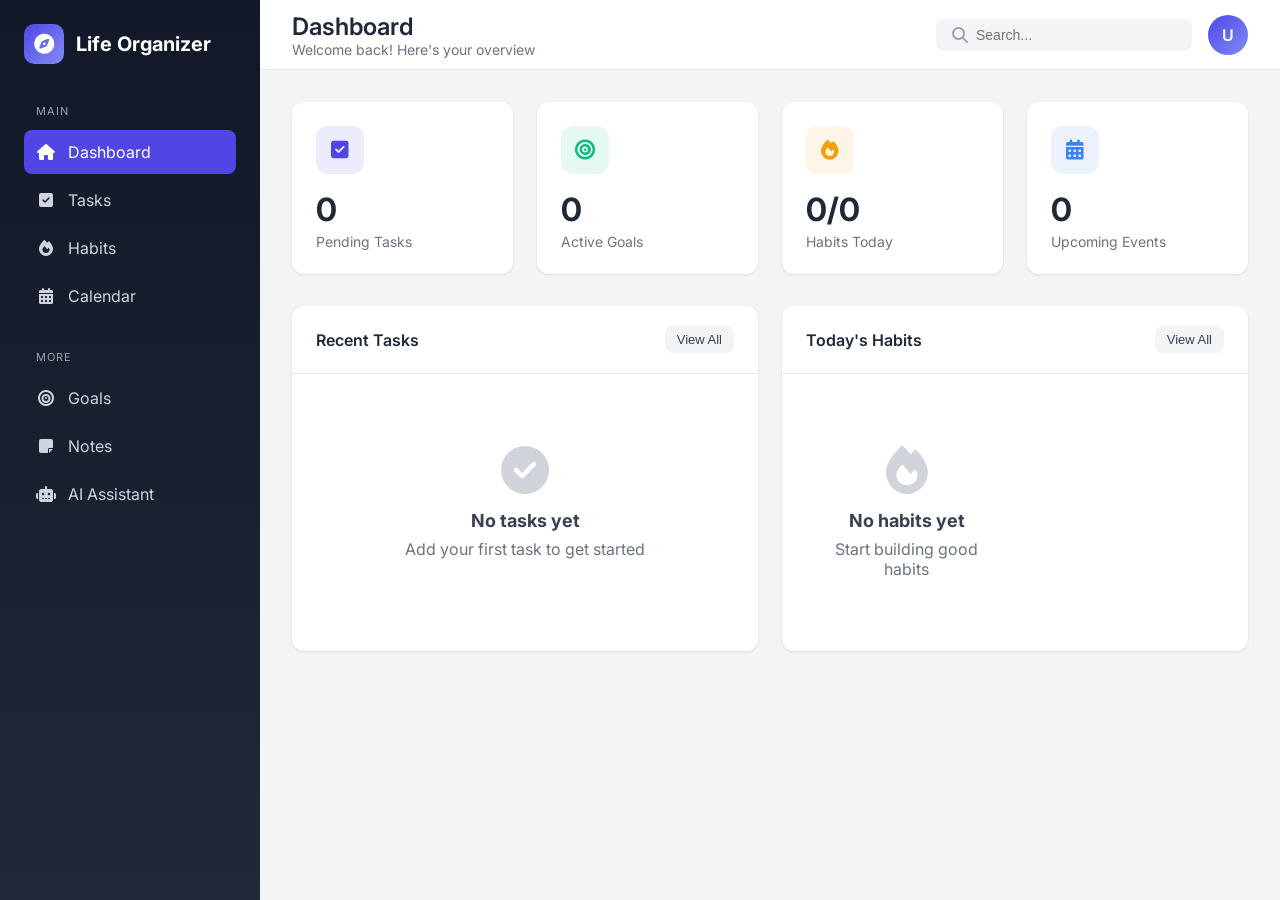
==== commit 75ec15e2: "Make the app an installable iOS PWA Add a web app manifest, brand-gradient app icons (incl. Apple to" ====
--- a/templates/index.html
+++ b/templates/index.html
@@ -2,16 +2,21 @@
 <html lang="en">
 <head>
     <meta charset="UTF-8">
-    <meta name="viewport" content="width=device-width, initial-scale=1.0, user-scalable=no, viewport-fit=cover">
+    <meta name="viewport" content="width=device-width, initial-scale=1.0, viewport-fit=cover">
     <title>Life Organizer</title>
 
-    <!-- PWA Meta Tags -->
+    <!-- PWA / installable app -->
+    <link rel="manifest" href="/manifest.webmanifest">
+    <meta name="theme-color" content="#4F46E5">
+    <meta name="description" content="Organize your tasks, goals, habits, notes, and calendar — all in one place.">
+
+    <!-- iOS standalone web app -->
+    <meta name="mobile-web-app-capable" content="yes">
     <meta name="apple-mobile-web-app-capable" content="yes">
-    <meta name="apple-mobile-web-app-status-bar-style" content="black-translucent">
-    <meta name="apple-mobile-web-app-title" content="Life Org">
-    <meta name="theme-color" content="#4F46E5">
-    <link rel="manifest" href="/static/manifest.json">
-    <link rel="apple-touch-icon" href="/static/icon-192.png">
+    <meta name="apple-mobile-web-app-status-bar-style" content="default">
+    <meta name="apple-mobile-web-app-title" content="Life Organizer">
+    <link rel="apple-touch-icon" href="/static/icons/apple-touch-icon.png">
+    <link rel="icon" type="image/png" sizes="32x32" href="/static/icons/favicon-32.png">
 
     <link href="https://fonts.googleapis.com/css2?family=Inter:wght@300;400;500;600;700&display=swap" rel="stylesheet">
     <link rel="stylesheet" href="https://cdnjs.cloudflare.com/ajax/libs/font-awesome/6.4.0/css/all.min.css">
@@ -63,6 +68,7 @@
             padding: 24px;
             z-index: 100;
             overflow-y: auto;
+            transition: transform 0.3s ease;
         }
 
         .logo {
@@ -921,6 +927,28 @@
             margin-bottom: 8px;
         }
 
+        /* Header left group (menu button + title) */
+        .header-left {
+            display: flex;
+            align-items: center;
+            gap: 12px;
+        }
+
+        /* Mobile navigation (hidden on desktop) */
+        .bottom-nav { display: none; }
+        .bottom-nav-overlay { display: none; }
+        .sidebar-overlay { display: none; }
+        .menu-toggle {
+            display: none;
+            background: none;
+            border: none;
+            font-size: 22px;
+            color: var(--gray-700);
+            cursor: pointer;
+            padding: 4px 8px;
+            line-height: 1;
+        }
+
         /* Responsive */
         @media (max-width: 1200px) {
             .stats-grid {
@@ -930,93 +958,165 @@
 
         @media (max-width: 768px) {
             .sidebar {
+                transform: translateX(-100%);
+                z-index: 400;
+            }
+
+            .sidebar.open {
+                transform: translateX(0);
+            }
+
+            .menu-toggle {
+                display: block;
+            }
+
+            /* Drawer backdrop */
+            .sidebar-overlay {
+                display: block;
+                position: fixed;
+                inset: 0;
+                background: rgba(0, 0, 0, 0.45);
+                z-index: 350;
+                opacity: 0;
+                visibility: hidden;
+                transition: opacity 0.25s ease;
+            }
+
+            .sidebar-overlay.active {
+                opacity: 1;
+                visibility: visible;
+            }
+
+            .main-content {
+                margin-left: 0;
+            }
+
+            .stats-grid {
+                grid-template-columns: 1fr;
+            }
+
+            .cards-grid {
+                grid-template-columns: 1fr;
+            }
+
+            /* Tighten the header for small screens + clear the notch in standalone mode */
+            .header {
+                padding: env(safe-area-inset-top) 16px 0;
+                height: auto;
+                min-height: var(--header-height);
+            }
+
+            .search-box {
+                display: none;
+            }
+
+            /* Leave room for the bottom bar */
+            .page-content {
+                padding: 20px 16px calc(84px + env(safe-area-inset-bottom));
+            }
+
+            /* Bottom tab bar */
+            .bottom-nav {
+                display: flex;
                 position: fixed;
                 left: 0;
                 right: 0;
-                top: auto;
                 bottom: 0;
-                width: 100%;
-                height: auto;
-                padding: 0;
+                height: 64px;
+                background: white;
+                border-top: 1px solid var(--gray-200);
+                box-shadow: 0 -2px 12px rgba(0, 0, 0, 0.06);
                 padding-bottom: env(safe-area-inset-bottom);
-                transform: none;
-                z-index: 1000;
-                background: var(--gray-900);
-            }
-
-            .logo, .nav-label {
-                display: none;
-            }
-
-            .nav-section {
-                margin: 0;
+                z-index: 200;
+            }
+
+            .bottom-nav-item {
+                flex: 1;
                 display: flex;
-                justify-content: space-around;
-            }
-
-            .nav-item {
                 flex-direction: column;
-                padding: 12px 8px;
-                margin: 0;
-                font-size: 10px;
+                align-items: center;
+                justify-content: center;
                 gap: 4px;
-                border-radius: 0;
-            }
-
-            .nav-item i {
+                background: none;
+                border: none;
+                color: var(--gray-500);
+                font-family: inherit;
+                font-size: 11px;
+                font-weight: 500;
+                cursor: pointer;
+                transition: color 0.2s;
+            }
+
+            .bottom-nav-item i {
                 font-size: 20px;
             }
 
-            .main-content {
-                margin-left: 0;
-                padding-bottom: 80px;
-            }
-
-            .header {
-                padding: 0 16px;
-                padding-top: env(safe-area-inset-top);
-            }
-
-            .header-title h1 {
-                font-size: 20px;
-            }
-
-            .search-box {
-                display: none;
-            }
-
-            .page-content {
-                padding: 16px;
-            }
-
-            .stats-grid {
-                grid-template-columns: repeat(2, 1fr);
-                gap: 12px;
-            }
-
-            .stat-card {
-                padding: 16px;
-            }
-
-            .stat-value {
-                font-size: 24px;
-            }
-
-            .cards-grid {
-                grid-template-columns: 1fr;
-            }
-
-            .habit-grid {
-                grid-template-columns: 1fr;
-            }
-
-            .modal {
-                margin: 16px;
-                max-height: calc(100vh - 32px);
-            }
-
-            .chat-container {
-                height: calc(100vh - var(--header-height) - 100px);
+            .bottom-nav-item.active {
+                color: var(--primary);
+            }
+
+            /* "More" sheet */
+            .bottom-nav-overlay {
+                display: block;
+                position: fixed;
+                inset: 0;
+                background: rgba(0, 0, 0, 0.45);
+                z-index: 300;
+                opacity: 0;
+                visibility: hidden;
+                transition: opacity 0.25s ease;
+            }
+
+            .bottom-nav-overlay.active {
+                opacity: 1;
+                visibility: visible;
+            }
+
+            .more-sheet {
+                position: fixed;
+                left: 0;
+                right: 0;
+                bottom: 0;
+                background: white;
+                border-radius: 20px 20px 0 0;
+                padding: 8px 16px calc(24px + env(safe-area-inset-bottom));
+                transform: translateY(100%);
+                transition: transform 0.25s ease-out;
+            }
+
+            .bottom-nav-overlay.active .more-sheet {
+                transform: translateY(0);
+            }
+
+            .more-sheet-handle {
+                width: 40px;
+                height: 4px;
+                background: var(--gray-300);
+                border-radius: 2px;
+                margin: 8px auto 16px;
+            }
+
+            .more-sheet-item {
+                display: flex;
+                align-items: center;
+                gap: 16px;
+                padding: 16px 12px;
+                border-radius: 10px;
+                color: var(--gray-700);
+                font-size: 16px;
+                font-weight: 500;
+                cursor: pointer;
+            }
+
+            .more-sheet-item:active {
+                background: var(--gray-100);
+            }
+
+            .more-sheet-item i {
+                width: 24px;
+                text-align: center;
+                font-size: 18px;
+                color: var(--primary);
             }
         }
 
@@ -1069,44 +1169,48 @@
                 <i class="fas fa-check-square"></i>
                 <span>Tasks</span>
             </div>
+            <div class="nav-item" data-page="habits">
+                <i class="fas fa-fire"></i>
+                <span>Habits</span>
+            </div>
+            <div class="nav-item" data-page="calendar">
+                <i class="fas fa-calendar-alt"></i>
+                <span>Calendar</span>
+            </div>
+        </nav>
+
+        <nav class="nav-section">
+            <div class="nav-label">More</div>
             <div class="nav-item" data-page="goals">
                 <i class="fas fa-bullseye"></i>
                 <span>Goals</span>
             </div>
-            <div class="nav-item" data-page="habits">
-                <i class="fas fa-fire"></i>
-                <span>Habits</span>
-            </div>
-        </nav>
-
-        <nav class="nav-section">
-            <div class="nav-label">Organization</div>
             <div class="nav-item" data-page="notes">
                 <i class="fas fa-sticky-note"></i>
                 <span>Notes</span>
             </div>
-            <div class="nav-item" data-page="calendar">
-                <i class="fas fa-calendar-alt"></i>
-                <span>Calendar</span>
-            </div>
-        </nav>
-
-        <nav class="nav-section">
-            <div class="nav-label">Assistant</div>
             <div class="nav-item" data-page="assistant">
                 <i class="fas fa-robot"></i>
                 <span>AI Assistant</span>
             </div>
         </nav>
     </aside>
+
+    <!-- Drawer backdrop (mobile) -->
+    <div class="sidebar-overlay" id="sidebar-overlay"></div>
 
     <!-- Main Content -->
     <main class="main-content">
         <!-- Header -->
         <header class="header">
-            <div class="header-title">
-                <h1 id="page-title">Dashboard</h1>
-                <p id="page-subtitle">Welcome back! Here's your overview</p>
+            <div class="header-left">
+                <button class="menu-toggle" id="menu-toggle" aria-label="Open menu">
+                    <i class="fas fa-bars"></i>
+                </button>
+                <div class="header-title">
+                    <h1 id="page-title">Dashboard</h1>
+                    <p id="page-subtitle">Welcome back! Here's your overview</p>
+                </div>
             </div>
             <div class="header-actions">
                 <div class="search-box">
@@ -1343,6 +1447,49 @@
         </div>
     </main>
 
+    <!-- Mobile Bottom Navigation -->
+    <nav class="bottom-nav">
+        <button class="bottom-nav-item active" data-page="dashboard">
+            <i class="fas fa-home"></i>
+            <span>Home</span>
+        </button>
+        <button class="bottom-nav-item" data-page="tasks">
+            <i class="fas fa-check-square"></i>
+            <span>Tasks</span>
+        </button>
+        <button class="bottom-nav-item" data-page="habits">
+            <i class="fas fa-fire"></i>
+            <span>Habits</span>
+        </button>
+        <button class="bottom-nav-item" data-page="calendar">
+            <i class="fas fa-calendar-alt"></i>
+            <span>Calendar</span>
+        </button>
+        <button class="bottom-nav-item" id="more-nav-btn">
+            <i class="fas fa-ellipsis-h"></i>
+            <span>More</span>
+        </button>
+    </nav>
+
+    <!-- Mobile "More" Sheet -->
+    <div class="bottom-nav-overlay" id="more-overlay">
+        <div class="more-sheet">
+            <div class="more-sheet-handle"></div>
+            <div class="more-sheet-item" data-page="goals">
+                <i class="fas fa-bullseye"></i>
+                <span>Goals</span>
+            </div>
+            <div class="more-sheet-item" data-page="notes">
+                <i class="fas fa-sticky-note"></i>
+                <span>Notes</span>
+            </div>
+            <div class="more-sheet-item" data-page="assistant">
+                <i class="fas fa-robot"></i>
+                <span>AI Assistant</span>
+            </div>
+        </div>
+    </div>
+
     <!-- Task Modal -->
     <div class="modal-overlay" id="modal-task">
         <div class="modal">
@@ -1550,6 +1697,15 @@
     </div>
 
     <script>
+        // Register service worker for offline support / installability
+        if ('serviceWorker' in navigator) {
+            window.addEventListener('load', () => {
+                navigator.serviceWorker.register('/sw.js').catch((err) => {
+                    console.warn('Service worker registration failed:', err);
+                });
+            });
+        }
+
         // API Base URL
         const API_BASE = '';
 
@@ -1558,19 +1714,61 @@
         let currentYear = new Date().getFullYear();
         let events = [];
 
-        // Page Navigation
-        document.querySelectorAll('.nav-item').forEach(item => {
+        // Pages reachable from the "More" sheet on mobile
+        const moreNavPages = ['goals', 'notes', 'assistant'];
+
+        // Page Navigation (sidebar + bottom bar + more sheet)
+        document.querySelectorAll('.nav-item, .bottom-nav-item[data-page], .more-sheet-item').forEach(item => {
             item.addEventListener('click', () => {
-                const page = item.dataset.page;
-                showPage(page);
+                showPage(item.dataset.page);
+                closeMoreSheet();
+                closeDrawer();
             });
         });
 
+        // Hamburger drawer (mobile)
+        const sidebar = document.querySelector('.sidebar');
+        const sidebarOverlay = document.getElementById('sidebar-overlay');
+        document.getElementById('menu-toggle').addEventListener('click', () => {
+            sidebar.classList.add('open');
+            sidebarOverlay.classList.add('active');
+        });
+        sidebarOverlay.addEventListener('click', closeDrawer);
+
+        function closeDrawer() {
+            sidebar.classList.remove('open');
+            sidebarOverlay.classList.remove('active');
+        }
+
+        // "More" sheet toggle
+        const moreOverlay = document.getElementById('more-overlay');
+        document.getElementById('more-nav-btn').addEventListener('click', () => {
+            moreOverlay.classList.add('active');
+        });
+        moreOverlay.addEventListener('click', (e) => {
+            if (e.target === moreOverlay) closeMoreSheet();
+        });
+
+        function closeMoreSheet() {
+            moreOverlay.classList.remove('active');
+        }
+
         function showPage(pageId) {
-            // Update nav
+            // Update sidebar nav
             document.querySelectorAll('.nav-item').forEach(item => {
                 item.classList.toggle('active', item.dataset.page === pageId);
             });
+
+            // Update bottom bar: highlight the matching tab, or "More" for overflow pages
+            document.querySelectorAll('.bottom-nav-item').forEach(item => {
+                item.classList.remove('active');
+            });
+            const directTab = document.querySelector(`.bottom-nav-item[data-page="${pageId}"]`);
+            if (directTab) {
+                directTab.classList.add('active');
+            } else if (moreNavPages.includes(pageId)) {
+                document.getElementById('more-nav-btn').classList.add('active');
+            }
 
             // Update pages
             document.querySelectorAll('.page').forEach(page => {
@@ -2137,13 +2335,6 @@
             loadNotes();
             loadEvents();
         });
-
-        // Register Service Worker
-        if ('serviceWorker' in navigator) {
-            navigator.serviceWorker.register('/static/sw.js')
-                .then(reg => console.log('SW registered'))
-                .catch(err => console.log('SW registration failed'));
-        }
     </script>
 </body>
 </html>
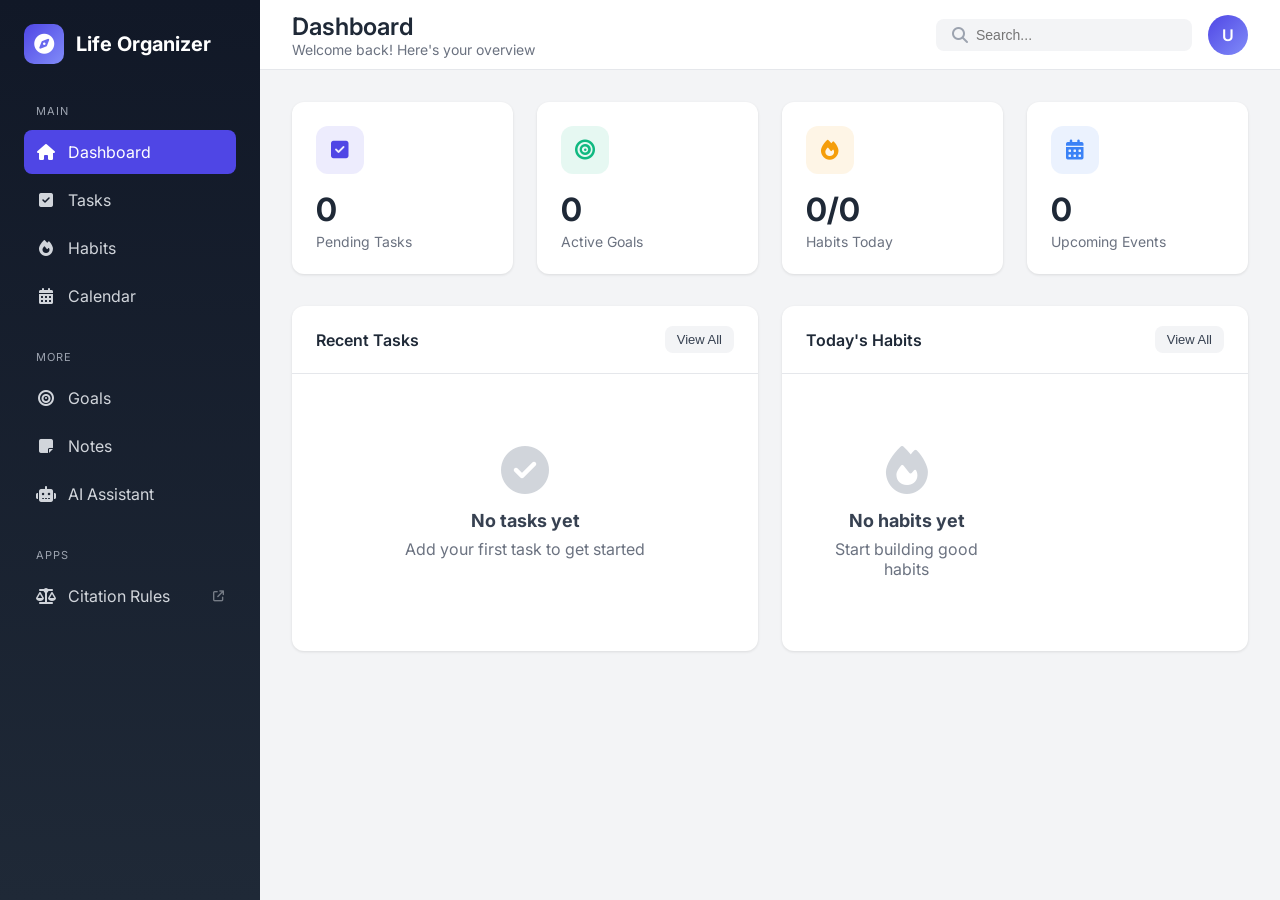
==== commit f34847a0: "Add Bluebook 22 & Virgin Islands citation rules app Adds a /citations page to the dashboard: a refer" ====
--- a/templates/index.html
+++ b/templates/index.html
@@ -134,6 +134,19 @@
             text-align: center;
         }
 
+        /* Nav entries that leave the dashboard for another app on this server */
+        a.nav-item,
+        a.more-sheet-item {
+            text-decoration: none;
+        }
+
+        .nav-item .nav-external-icon {
+            margin-left: auto;
+            width: auto;
+            font-size: 11px;
+            opacity: 0.5;
+        }
+
         /* Main Content */
         .main-content {
             margin-left: var(--sidebar-width);
@@ -1193,6 +1206,15 @@
                 <i class="fas fa-robot"></i>
                 <span>AI Assistant</span>
             </div>
+        </nav>
+
+        <nav class="nav-section">
+            <div class="nav-label">Apps</div>
+            <a class="nav-item nav-external" href="/citations">
+                <i class="fas fa-scale-balanced"></i>
+                <span>Citation Rules</span>
+                <i class="fas fa-arrow-up-right-from-square nav-external-icon"></i>
+            </a>
         </nav>
     </aside>
 
@@ -1487,6 +1509,10 @@
                 <i class="fas fa-robot"></i>
                 <span>AI Assistant</span>
             </div>
+            <a class="more-sheet-item nav-external" href="/citations">
+                <i class="fas fa-scale-balanced"></i>
+                <span>Citation Rules</span>
+            </a>
         </div>
     </div>
 
@@ -1718,7 +1744,7 @@
         const moreNavPages = ['goals', 'notes', 'assistant'];
 
         // Page Navigation (sidebar + bottom bar + more sheet)
-        document.querySelectorAll('.nav-item, .bottom-nav-item[data-page], .more-sheet-item').forEach(item => {
+        document.querySelectorAll('.nav-item:not(.nav-external), .bottom-nav-item[data-page], .more-sheet-item:not(.nav-external)').forEach(item => {
             item.addEventListener('click', () => {
                 showPage(item.dataset.page);
                 closeMoreSheet();
